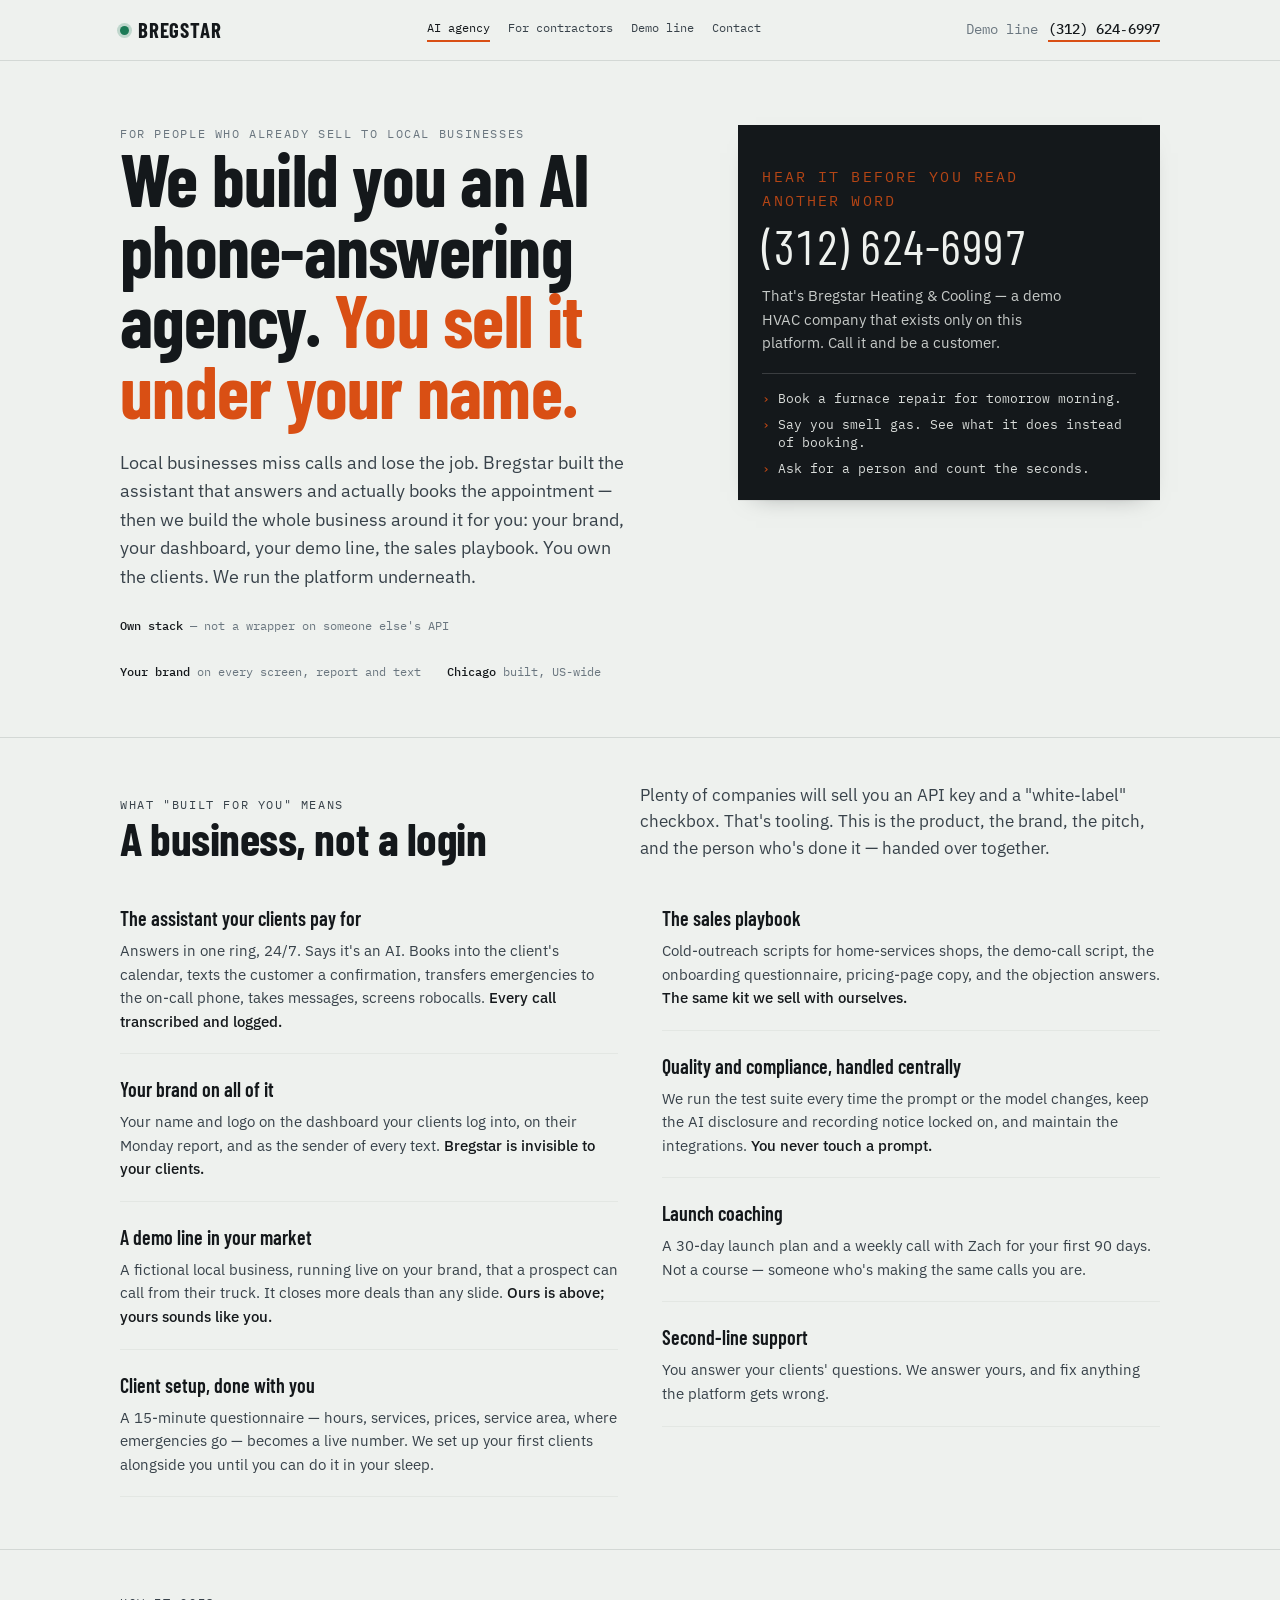
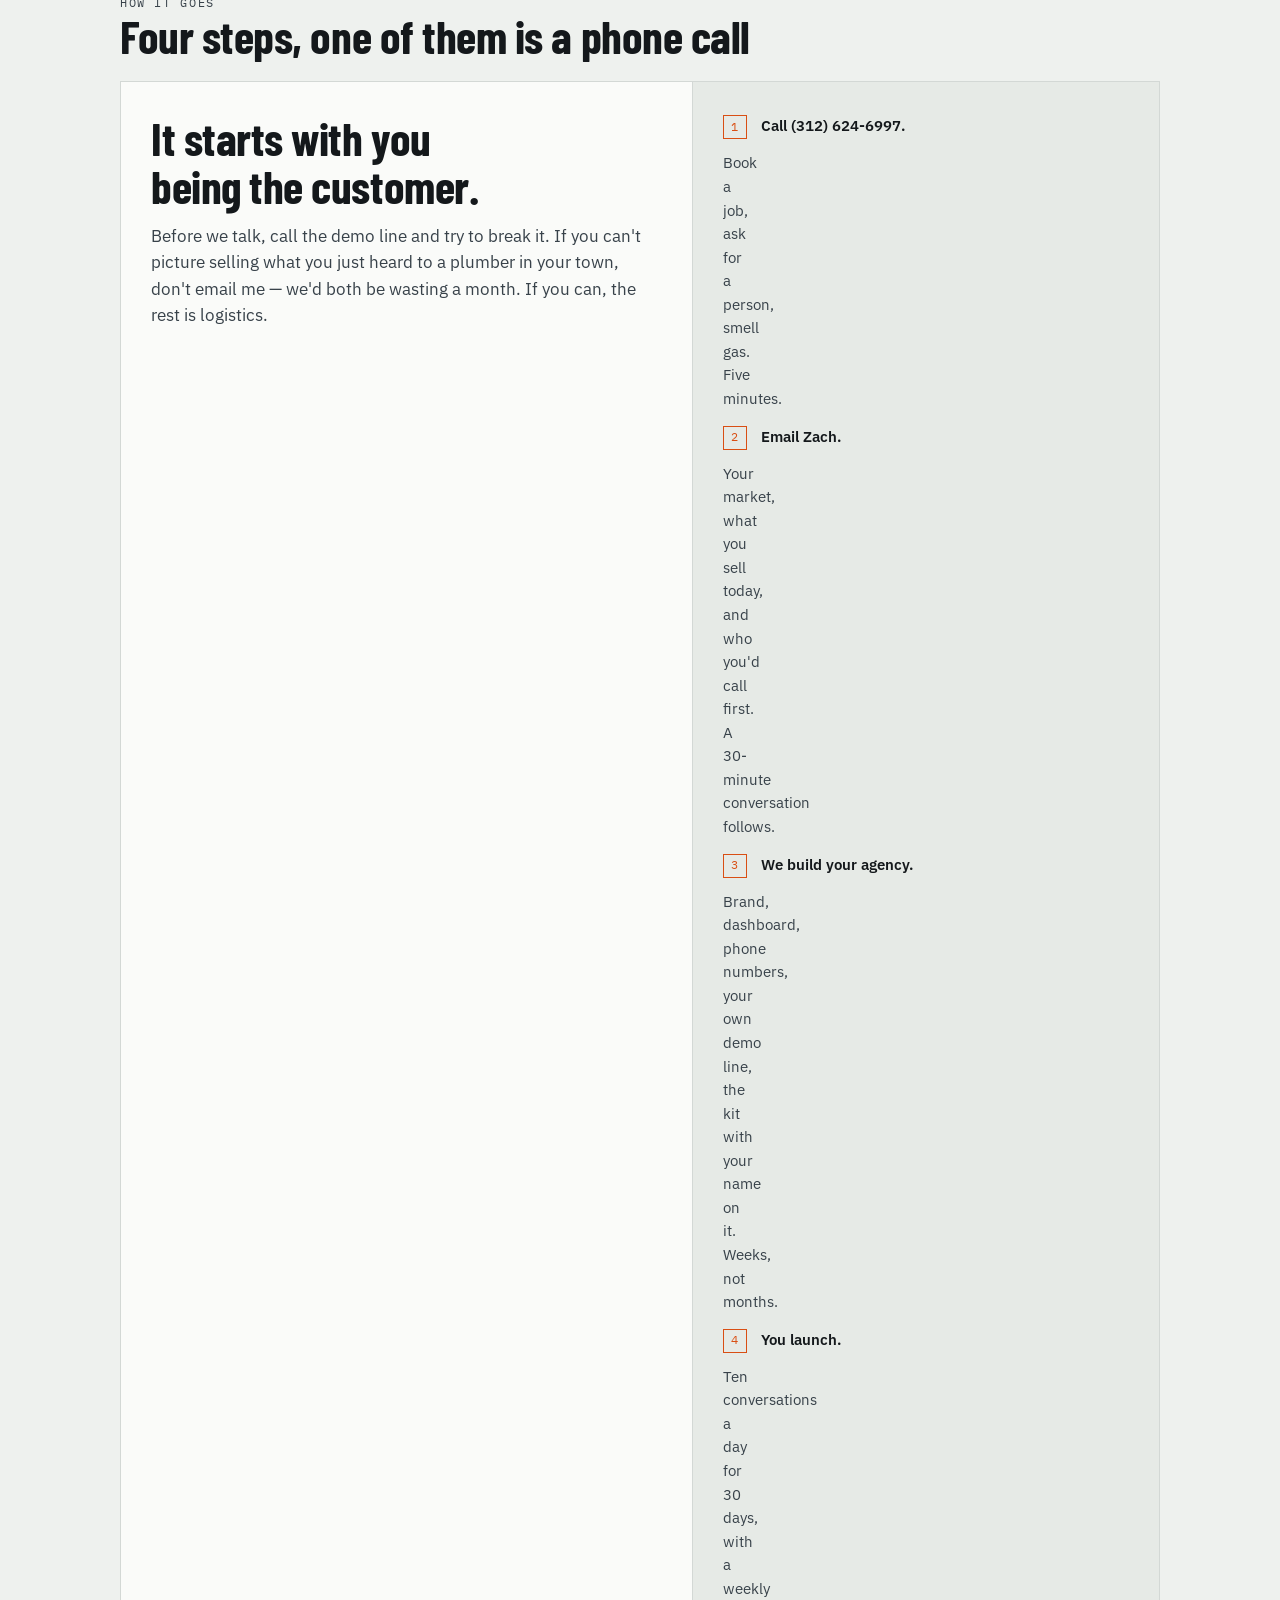
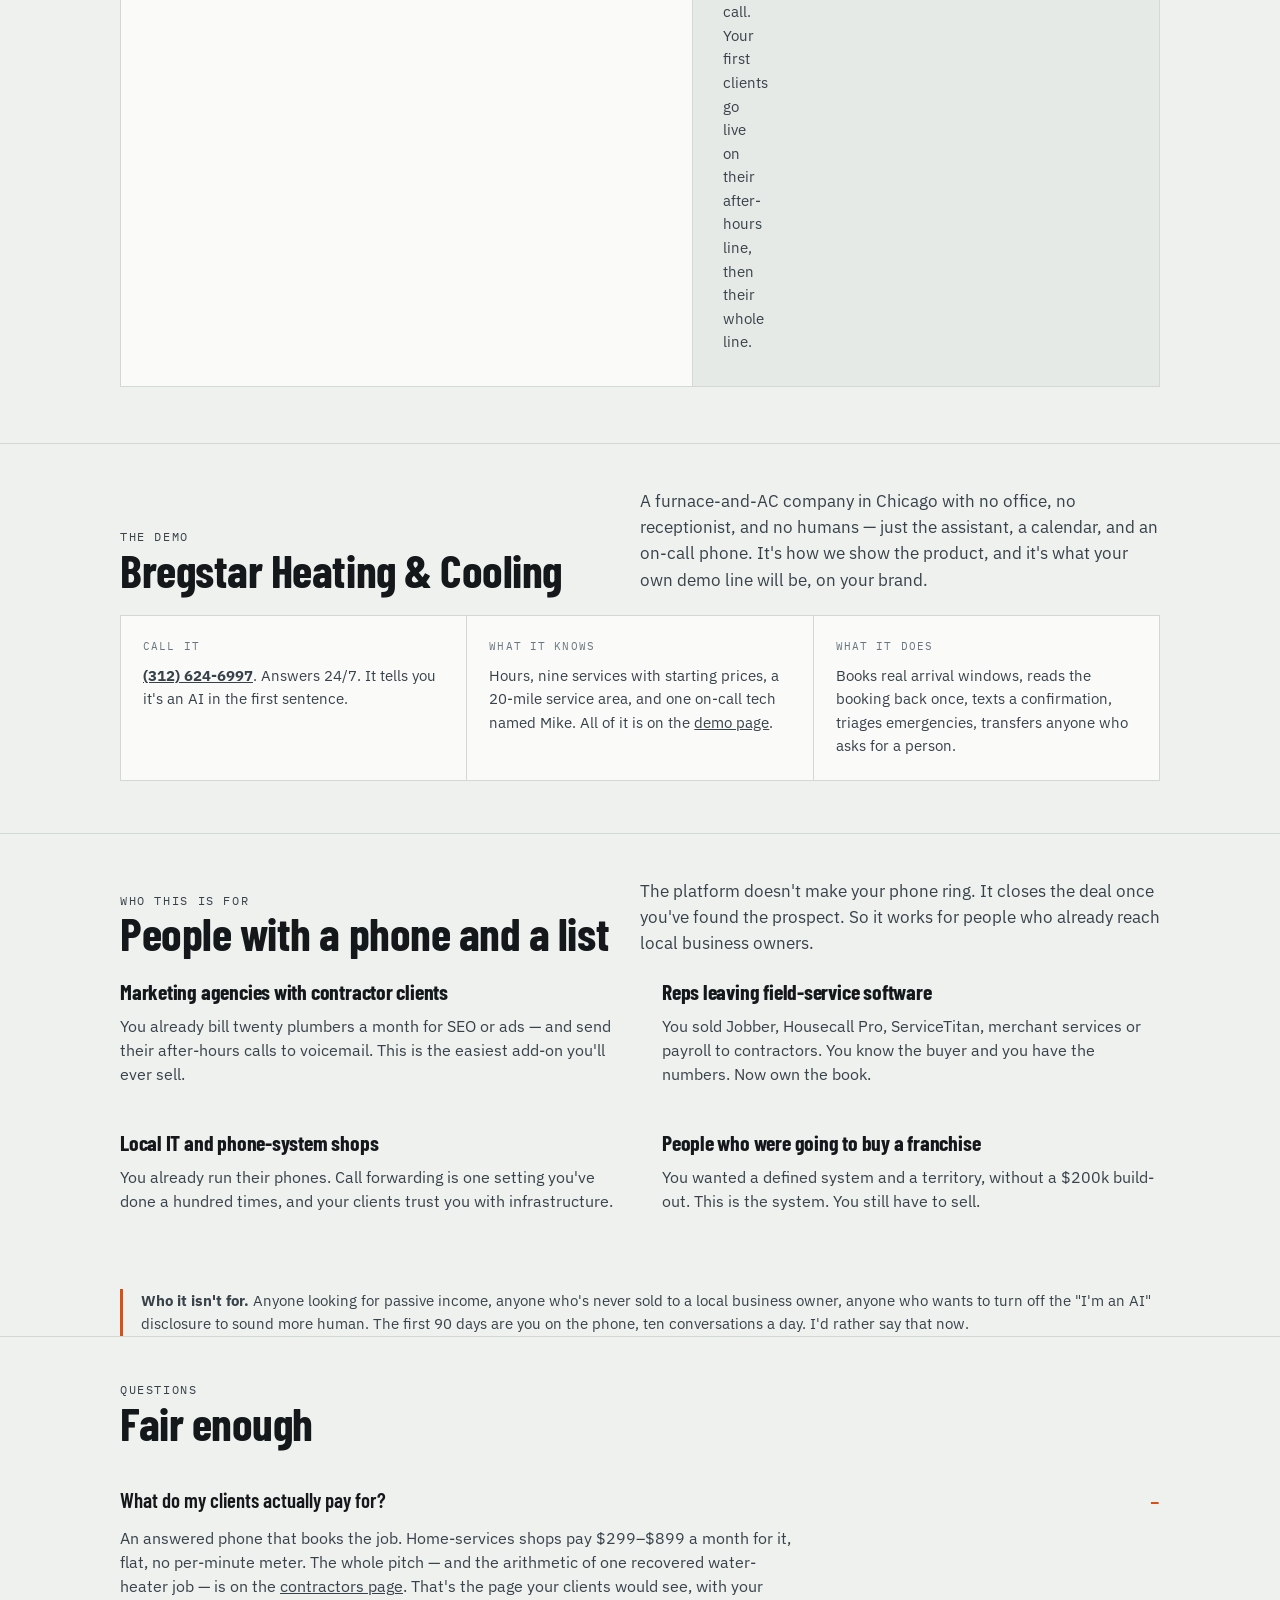
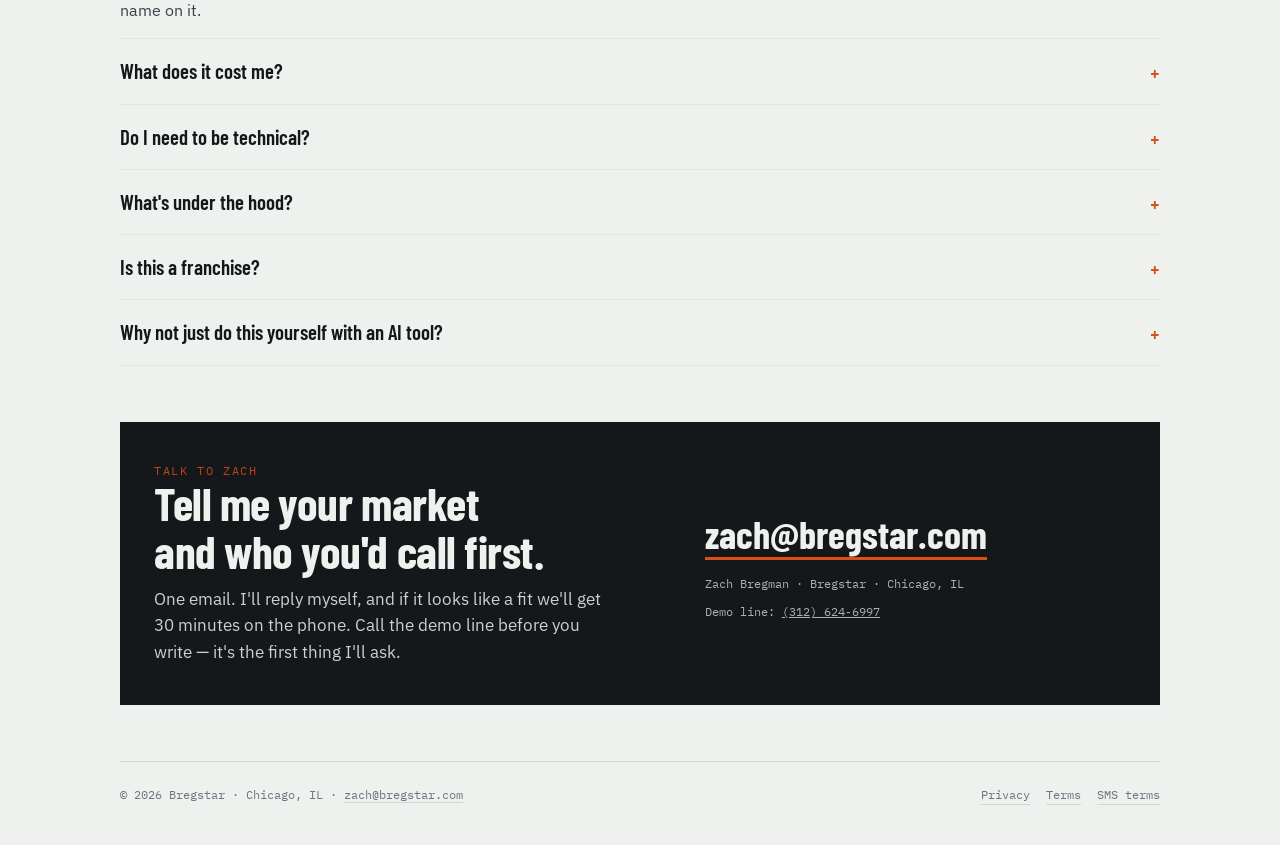
==== index.html @ 6f670afb "Mobile layout: compact sticky header, tap-to-call bar, call log as cards At 375px the header was 181" ====
<!doctype html>
<html lang="en">
<head>
<meta charset="utf-8">
<meta name="viewport" content="width=device-width, initial-scale=1, viewport-fit=cover">
<meta name="theme-color" content="#eef1ee" media="(prefers-color-scheme: light)">
<meta name="theme-color" content="#111614" media="(prefers-color-scheme: dark)">
<link rel="icon" href="data:image/svg+xml,%3Csvg xmlns=%27http://www.w3.org/2000/svg%27 viewBox=%270 0 32 32%27%3E%3Crect width=%2732%27 height=%2732%27 rx=%277%27 fill=%27%2314181b%27/%3E%3Ccircle cx=%2716%27 cy=%2716%27 r=%276.5%27 fill=%27%233fae83%27/%3E%3C/svg%3E">
<title>Bregstar — we build your AI phone-answering agency</title>
<meta name="description" content="Bregstar builds AI phone-answering agencies for people who sell to local businesses: the assistant, the branded dashboard, the demo line, the sales playbook. You sell it under your name. Call the demo: (312) 624-6997.">
<link rel="preconnect" href="https://fonts.googleapis.com">
<link rel="preconnect" href="https://fonts.gstatic.com" crossorigin>
<link rel="stylesheet" href="https://fonts.googleapis.com/css2?family=Barlow+Condensed:wght@500;600;700&family=IBM+Plex+Mono:wght@400;500&family=IBM+Plex+Sans:wght@400;500;600&display=swap">
<link rel="stylesheet" href="/style.css">
</head>
<body>

<header class="top">
  <div class="wrap top-inner">
    <a class="mark" href="/"><span class="dot" aria-hidden="true"></span>Bregstar</a>
    <nav class="top-nav" aria-label="Site">
      <a href="/" aria-current="page">AI agency</a>
      <a href="/contractors.html">For contractors</a>
      <a href="/demo.html">Demo line</a>
      <a href="#contact">Contact</a>
    </nav>
    <a class="top-cta" href="tel:+13126246997"><span>Demo line</span><b>(312) 624‑6997</b></a>
  </div>
</header>

<main>
  <div class="wrap">
    <div class="hero">
      <div>
        <p class="eyebrow">For people who already sell to local businesses</p>
        <h1>We build you an AI phone-answering agency. <span>You sell it under your name.</span></h1>
        <p class="lede">Local businesses miss calls and lose the job. Bregstar built the assistant that
          answers and actually books the appointment — then we build the whole business around it for
          you: your brand, your dashboard, your demo line, the sales playbook. You own the clients.
          We run the platform underneath.</p>
        <div class="hero-meta">
          <span><b>Own stack</b> — not a wrapper on someone else's API</span>
          <span><b>Your brand</b> on every screen, report and text</span>
          <span><b>Chicago</b> built, US-wide</span>
        </div>
      </div>

      <div class="call-card">
        <p class="eyebrow">Hear it before you read another word</p>
        <a class="call-number" href="tel:+13126246997">(312) 624‑6997</a>
        <p>That's Bregstar Heating &amp; Cooling — a demo HVAC company that exists only on this platform.
          Call it and be a customer.</p>
        <ul class="try-list">
          <li>Book a furnace repair for tomorrow morning.</li>
          <li>Say you smell gas. See what it does instead of booking.</li>
          <li>Ask for a person and count the seconds.</li>
        </ul>
      </div>
    </div>
  </div>

  <section id="what">
    <div class="wrap">
      <div class="sec-head">
        <div>
          <p class="eyebrow">What "built for you" means</p>
          <h2>A business, not a login</h2>
        </div>
        <p>Plenty of companies will sell you an API key and a "white-label" checkbox. That's tooling.
          This is the product, the brand, the pitch, and the person who's done it — handed over together.</p>
      </div>
      <div class="does">
        <dl>
          <div>
            <dt>The assistant your clients pay for</dt>
            <dd>Answers in one ring, 24/7. Says it's an AI. Books into the client's calendar, texts the
              customer a confirmation, transfers emergencies to the on-call phone, takes messages,
              screens robocalls. <b>Every call transcribed and logged.</b></dd>
          </div>
          <div>
            <dt>Your brand on all of it</dt>
            <dd>Your name and logo on the dashboard your clients log into, on their Monday report, and
              as the sender of every text. <b>Bregstar is invisible to your clients.</b></dd>
          </div>
          <div>
            <dt>A demo line in your market</dt>
            <dd>A fictional local business, running live on your brand, that a prospect can call from
              their truck. It closes more deals than any slide. <b>Ours is above; yours sounds like you.</b></dd>
          </div>
          <div>
            <dt>Client setup, done with you</dt>
            <dd>A 15-minute questionnaire — hours, services, prices, service area, where emergencies go —
              becomes a live number. We set up your first clients alongside you until you can do it
              in your sleep.</dd>
          </div>
        </dl>
        <dl>
          <div>
            <dt>The sales playbook</dt>
            <dd>Cold-outreach scripts for home-services shops, the demo-call script, the onboarding
              questionnaire, pricing-page copy, and the objection answers. <b>The same kit we sell
              with ourselves.</b></dd>
          </div>
          <div>
            <dt>Quality and compliance, handled centrally</dt>
            <dd>We run the test suite every time the prompt or the model changes, keep the AI
              disclosure and recording notice locked on, and maintain the integrations. <b>You never
              touch a prompt.</b></dd>
          </div>
          <div>
            <dt>Launch coaching</dt>
            <dd>A 30-day launch plan and a weekly call with Zach for your first 90 days. Not a course
              — someone who's making the same calls you are.</dd>
          </div>
          <div>
            <dt>Second-line support</dt>
            <dd>You answer your clients' questions. We answer yours, and fix anything the platform
              gets wrong.</dd>
          </div>
        </dl>
      </div>
    </div>
  </section>

  <section id="how">
    <div class="wrap">
      <div class="sec-head">
        <div>
          <p class="eyebrow">How it goes</p>
          <h2>Four steps, one of them is a phone call</h2>
        </div>
      </div>
      <div class="trial">
        <div>
          <h2>It starts with you being the customer.</h2>
          <p>Before we talk, call the demo line and try to break it. If you can't picture selling what
            you just heard to a plumber in your town, don't email me — we'd both be wasting a month.
            If you can, the rest is logistics.</p>
        </div>
        <div>
          <ol class="steps">
            <li><b>Call (312) 624‑6997.</b> Book a job, ask for a person, smell gas. Five minutes.</li>
            <li><b>Email Zach.</b> Your market, what you sell today, and who you'd call first. A 30-minute
              conversation follows.</li>
            <li><b>We build your agency.</b> Brand, dashboard, phone numbers, your own demo line, the
              kit with your name on it. Weeks, not months.</li>
            <li><b>You launch.</b> Ten conversations a day for 30 days, with a weekly call. Your first
              clients go live on their after-hours line, then their whole line.</li>
          </ol>
        </div>
      </div>
    </div>
  </section>

  <section id="demo">
    <div class="wrap">
      <div class="sec-head">
        <div>
          <p class="eyebrow">The demo</p>
          <h2>Bregstar Heating &amp; Cooling</h2>
        </div>
        <p>A furnace-and-AC company in Chicago with no office, no receptionist, and no humans — just the
          assistant, a calendar, and an on-call phone. It's how we show the product, and it's what
          your own demo line will be, on your brand.</p>
      </div>
      <div class="facts">
        <div>
          <span class="k">Call it</span>
          <p><a href="tel:+13126246997"><strong>(312) 624‑6997</strong></a>. Answers 24/7. It tells you
            it's an AI in the first sentence.</p>
        </div>
        <div>
          <span class="k">What it knows</span>
          <p>Hours, nine services with starting prices, a 20-mile service area, and one on-call tech
            named Mike. All of it is on the <a href="/demo.html">demo page</a>.</p>
        </div>
        <div>
          <span class="k">What it does</span>
          <p>Books real arrival windows, reads the booking back once, texts a confirmation, triages
            emergencies, transfers anyone who asks for a person.</p>
        </div>
      </div>
    </div>
  </section>

  <section id="who">
    <div class="wrap">
      <div class="sec-head">
        <div>
          <p class="eyebrow">Who this is for</p>
          <h2>People with a phone and a list</h2>
        </div>
        <p>The platform doesn't make your phone ring. It closes the deal once you've found the
          prospect. So it works for people who already reach local business owners.</p>
      </div>
      <div class="two">
        <div>
          <h3>Marketing agencies with contractor clients</h3>
          <p>You already bill twenty plumbers a month for SEO or ads — and send their after-hours calls
            to voicemail. This is the easiest add-on you'll ever sell.</p>
        </div>
        <div>
          <h3>Reps leaving field-service software</h3>
          <p>You sold Jobber, Housecall Pro, ServiceTitan, merchant services or payroll to contractors.
            You know the buyer and you have the numbers. Now own the book.</p>
        </div>
        <div>
          <h3>Local IT and phone-system shops</h3>
          <p>You already run their phones. Call forwarding is one setting you've done a hundred times,
            and your clients trust you with infrastructure.</p>
        </div>
        <div>
          <h3>People who were going to buy a franchise</h3>
          <p>You wanted a defined system and a territory, without a $200k build-out. This is the system.
            You still have to sell.</p>
        </div>
      </div>
      <div class="not-for">
        <p><strong>Who it isn't for.</strong> Anyone looking for passive income, anyone who's never
          sold to a local business owner, anyone who wants to turn off the "I'm an AI" disclosure
          to sound more human. The first 90 days are you on the phone, ten conversations a day.
          I'd rather say that now.</p>
      </div>
    </div>
  </section>

  <section id="faq">
    <div class="wrap">
      <div class="sec-head">
        <div>
          <p class="eyebrow">Questions</p>
          <h2>Fair enough</h2>
        </div>
      </div>
      <div class="faq">
        <details open>
          <summary>What do my clients actually pay for?</summary>
          <p>An answered phone that books the job. Home-services shops pay $299–$899 a month for it,
            flat, no per-minute meter. The whole pitch — and the arithmetic of one recovered water-heater
            job — is on the <a href="/contractors.html">contractors page</a>. That's the page your
            clients would see, with your name on it.</p>
        </details>
        <details>
          <summary>What does it cost me?</summary>
          <p>A platform fee per client you have live, plus a setup for building your agency. The
            numbers depend on your market and how you want to structure it, and I go through them
            one-to-one rather than on a web page. You set your own retail pricing; the majority of
            every dollar your clients pay stays with you.</p>
        </details>
        <details>
          <summary>Do I need to be technical?</summary>
          <p>No. You never touch a prompt, a model, or a server. You need to be able to explain call
            forwarding to a plumber and fill in a questionnaire about their business. We handle
            everything below that line.</p>
        </details>
        <details>
          <summary>What's under the hood?</summary>
          <p>Our own pipeline — telephony, speech recognition, a frontier language model, and a natural
            voice — running on our servers, not a reseller wrapper. That's why the margins work and why
            we control what the assistant says. Every prompt change runs through an automated suite of
            test conversations before it ships.</p>
        </details>
        <details>
          <summary>Is this a franchise?</summary>
          <p>You operate under your own brand, set your own prices, and run your own business. What
            you're getting from Bregstar is the software platform, the setup, and support. The
            agreement is straightforward and we go through it together before anything is signed.</p>
        </details>
        <details>
          <summary>Why not just do this yourself with an AI tool?</summary>
          <p>You can rent a voice-agent API by the minute today. What you can't rent is a year of
            tuning what it says to a customer whose basement is flooding, a compliance posture that
            survives a lawyer looking at it, and a sales kit that's been used on real contractors.
            That's what you're buying.</p>
        </details>
      </div>
    </div>
  </section>

  <div class="wrap" id="contact">
    <div class="contact">
      <div>
        <p class="eyebrow" style="color:var(--hazard)">Talk to Zach</p>
        <h2>Tell me your market and who you'd call first.</h2>
        <p>One email. I'll reply myself, and if it looks like a fit we'll get 30 minutes on the phone.
          Call the demo line before you write — it's the first thing I'll ask.</p>
      </div>
      <div>
        <a class="email" href="mailto:zach@bregstar.com?subject=Building%20an%20agency"><b>zach@bregstar.com</b></a>
        <small>Zach Bregman · Bregstar · Chicago, IL</small>
        <small>Demo line: <a href="tel:+13126246997" style="color:inherit">(312) 624‑6997</a></small>
      </div>
    </div>
  </div>
</main>

<div class="wrap">
  <footer>
    <span>© 2026 Bregstar · Chicago, IL · <a href="mailto:zach@bregstar.com">zach@bregstar.com</a></span>
    <nav><a href="/privacy.html">Privacy</a><a href="/terms.html">Terms</a><a href="/terms.html#sms">SMS terms</a></nav>
  </footer>
</div>
<a class="callbar" href="tel:+13126246997"><span>Hear the demo</span><b>(312) 624‑6997</b></a>
</body>
</html>
---- style.css ----
:root {
    --ink: #14181b;
    --ink-2: #38424a;
    --ink-3: #6a767f;
    --rule: #d3d8d5;
    --rule-soft: #e3e7e3;
    --paper: #eef1ee;
    --panel: #fafbf9;
    --panel-2: #e6eae6;
    --hazard: #d94f14;
    --hazard-ink: #ffffff;
    --live: #1c7a56;
    --miss: #b03a12;
    --shadow: 0 1px 0 rgba(20, 24, 27, .05), 0 10px 24px -18px rgba(20, 24, 27, .5);

    --display: "Barlow Condensed", "Oswald", Impact, sans-serif;
    --body: "IBM Plex Sans", -apple-system, BlinkMacSystemFont, "Segoe UI", sans-serif;
    --mono: "IBM Plex Mono", ui-monospace, "SF Mono", Menlo, monospace;
  }

  @media (prefers-color-scheme: dark) {
    :root:not([data-theme="light"]) {
      --ink: #eaeeea;
      --ink-2: #b3bdb8;
      --ink-3: #7e8a85;
      --rule: #2b3431;
      --rule-soft: #232b29;
      --paper: #111614;
      --panel: #171d1b;
      --panel-2: #1f2724;
      --hazard: #f2662a;
      --hazard-ink: #14181b;
      --live: #3fae83;
      --miss: #e2724a;
      --shadow: 0 1px 0 rgba(0, 0, 0, .4), 0 12px 30px -20px #000;
    }
  }

  :root[data-theme="dark"] {
    --ink: #eaeeea;
    --ink-2: #b3bdb8;
    --ink-3: #7e8a85;
    --rule: #2b3431;
    --rule-soft: #232b29;
    --paper: #111614;
    --panel: #171d1b;
    --panel-2: #1f2724;
    --hazard: #f2662a;
    --hazard-ink: #14181b;
    --live: #3fae83;
    --miss: #e2724a;
    --shadow: 0 1px 0 rgba(0, 0, 0, .4), 0 12px 30px -20px #000;
  }

  * { box-sizing: border-box; }

  body {
    margin: 0;
    background: var(--paper);
    color: var(--ink);
    font-family: var(--body);
    font-size: 17px;
    line-height: 1.55;
    -webkit-font-smoothing: antialiased;
  }

  .wrap {
    max-width: 1080px;
    margin: 0 auto;
    padding-inline: 20px;
  }

  h1, h2, h3, .display {
    font-family: var(--display);
    font-weight: 700;
    letter-spacing: -0.01em;
    text-wrap: balance;
    margin: 0;
  }

  h1 { font-size: clamp(2.6rem, 7vw, 4.6rem); line-height: .96; }
  h2 { font-size: clamp(1.9rem, 4vw, 2.9rem); line-height: 1.02; }
  h3 { font-size: 1.35rem; line-height: 1.15; }

  p { margin: 0; }
  a { color: inherit; }

  .eyebrow {
    font-family: var(--mono);
    font-size: .72rem;
    letter-spacing: .14em;
    text-transform: uppercase;
    color: var(--ink-3);
  }

  /* ---------- masthead ---------- */
  header.top {
    border-bottom: 1px solid var(--rule);
    background: var(--paper);
  }
  .top-inner {
    display: flex;
    align-items: center;
    justify-content: space-between;
    gap: 16px;
    flex-wrap: wrap;
    padding-block: 14px;
  }
  .mark {
    font-family: var(--display);
    font-weight: 700;
    font-size: 1.3rem;
    letter-spacing: .04em;
    text-transform: uppercase;
    display: flex;
    align-items: center;
    gap: 9px;
  }
  .mark .dot {
    width: 9px; height: 9px; border-radius: 50%;
    background: var(--live);
    box-shadow: 0 0 0 3px color-mix(in srgb, var(--live) 22%, transparent);
  }
  .top-cta {
    font-family: var(--mono);
    font-size: .85rem;
    text-decoration: none;
    display: flex;
    align-items: baseline;
    gap: 10px;
  }
  .top-cta span { color: var(--ink-3); }
  .top-cta b { font-weight: 500; border-bottom: 2px solid var(--hazard); }

  /* ---------- hero ---------- */
  .hero {
    display: grid;
    grid-template-columns: 1.15fr .85fr;
    gap: 48px;
    align-items: start;
    padding-block: 64px 56px;
  }
  .hero h1 span { color: var(--hazard); }
  .lede {
    font-size: 1.15rem;
    color: var(--ink-2);
    max-width: 46ch;
    margin-top: 22px;
  }
  .hero-meta {
    margin-top: 26px;
    display: flex;
    gap: 26px;
    flex-wrap: wrap;
    font-family: var(--mono);
    font-size: .78rem;
    color: var(--ink-3);
  }
  .hero-meta b { color: var(--ink); font-weight: 500; }

  .call-card {
    background: var(--ink);
    color: var(--paper);
    padding: 26px 24px 22px;
    box-shadow: var(--shadow);
    position: relative;
  }
  @media (prefers-color-scheme: dark) {
    :root:not([data-theme="light"]) .call-card { background: var(--panel-2); color: var(--ink); }
  }
  :root[data-theme="dark"] .call-card { background: var(--panel-2); color: var(--ink); }

  .call-card .eyebrow { color: var(--hazard); }
  .call-number {
    font-family: var(--display);
    font-size: clamp(2.2rem, 5vw, 3rem);
    line-height: 1;
    margin-top: 10px;
    letter-spacing: .01em;
    display: block;
    text-decoration: none;
    font-variant-numeric: tabular-nums;
  }
  .call-card p {
    margin-top: 14px;
    font-size: .95rem;
    opacity: .82;
    max-width: 34ch;
  }
  .try-list {
    margin: 18px 0 0;
    padding: 0;
    list-style: none;
    display: grid;
    gap: 8px;
    border-top: 1px solid rgba(255, 255, 255, .16);
    padding-top: 16px;
  }
  @media (prefers-color-scheme: dark) {
    :root:not([data-theme="light"]) .try-list { border-top-color: var(--rule); }
  }
  :root[data-theme="dark"] .try-list { border-top-color: var(--rule); }
  .try-list li {
    font-family: var(--mono);
    font-size: .8rem;
    line-height: 1.4;
    opacity: .9;
    padding-left: 16px;
    position: relative;
  }
  .try-list li::before {
    content: "›";
    position: absolute;
    left: 0;
    color: var(--hazard);
  }

  /* ---------- call log ---------- */
  section { border-top: 1px solid var(--rule); }
  .sec-head {
    display: flex;
    justify-content: space-between;
    align-items: flex-end;
    gap: 24px;
    flex-wrap: wrap;
    padding-block: 44px 22px;
  }
  .sec-head p { color: var(--ink-2); max-width: 52ch; }

  .log {
    width: 100%;
    border-collapse: collapse;
    font-family: var(--mono);
    font-size: .82rem;
    font-variant-numeric: tabular-nums;
  }
  .log-scroll { overflow-x: auto; padding-bottom: 8px; }
  .log th {
    text-align: left;
    font-weight: 500;
    color: var(--ink-3);
    text-transform: uppercase;
    letter-spacing: .1em;
    font-size: .68rem;
    padding: 0 14px 10px 0;
    border-bottom: 1px solid var(--rule);
    white-space: nowrap;
  }
  .log td {
    padding: 11px 14px 11px 0;
    border-bottom: 1px solid var(--rule-soft);
    vertical-align: top;
  }
  .log td:last-child, .log th:last-child { padding-right: 0; text-align: right; }
  .log .who { font-family: var(--body); font-size: .9rem; color: var(--ink); }
  .log .what { font-family: var(--body); font-size: .9rem; color: var(--ink-2); }
  .log tr.miss .what { color: var(--miss); }
  .val { font-weight: 500; white-space: nowrap; }
  .tag {
    display: inline-block;
    font-size: .66rem;
    letter-spacing: .08em;
    text-transform: uppercase;
    padding: 3px 7px;
    border: 1px solid currentColor;
    white-space: nowrap;
  }
  .tag.booked { color: var(--live); }
  .tag.lost { color: var(--miss); }
  .tag.sent { color: var(--ink-3); }
  .log-foot {
    display: flex;
    justify-content: space-between;
    gap: 20px;
    flex-wrap: wrap;
    padding-block: 16px 48px;
    font-family: var(--mono);
    font-size: .78rem;
    color: var(--ink-3);
  }
  .log-foot b { color: var(--ink); font-weight: 500; }

  /* ---------- math ---------- */
  .math {
    display: grid;
    grid-template-columns: repeat(3, 1fr);
    gap: 1px;
    background: var(--rule);
    border: 1px solid var(--rule);
    margin-bottom: 52px;
  }
  .math div {
    background: var(--panel);
    padding: 24px 22px;
    display: flex;
    flex-direction: column;
    gap: 6px;
  }
  .math .n {
    font-family: var(--display);
    font-size: 2.5rem;
    line-height: 1;
    font-variant-numeric: tabular-nums;
  }
  .math .n.hz { color: var(--hazard); }
  .math .k { font-family: var(--mono); font-size: .7rem; letter-spacing: .1em; text-transform: uppercase; color: var(--ink-3); }
  .math .d { font-size: .92rem; color: var(--ink-2); }

  /* ---------- capability list ---------- */
  .does {
    display: grid;
    grid-template-columns: repeat(2, 1fr);
    gap: 0 44px;
    padding-bottom: 52px;
  }
  .does dl { margin: 0; }
  .does div {
    padding-block: 20px;
    border-bottom: 1px solid var(--rule-soft);
  }
  .does dt {
    font-family: var(--display);
    font-size: 1.25rem;
    font-weight: 600;
  }
  .does dd { margin: 5px 0 0; color: var(--ink-2); font-size: .95rem; }
  .does dd b { font-weight: 500; color: var(--ink); }

  /* ---------- trial ---------- */
  .trial {
    background: var(--panel);
    border: 1px solid var(--rule);
    display: grid;
    grid-template-columns: 1.1fr .9fr;
    gap: 0;
    margin-bottom: 56px;
  }
  .trial > div { padding: 32px 30px; }
  .trial > div + div { border-left: 1px solid var(--rule); background: var(--panel-2); }
  .trial h2 { margin-bottom: 14px; }
  .trial p { color: var(--ink-2); }
  .steps { margin: 0; padding-left: 0; list-style: none; counter-reset: s; display: grid; gap: 14px; }
  .steps li {
    counter-increment: s;
    display: grid;
    grid-template-columns: 26px 1fr;
    gap: 12px;
    font-size: .95rem;
    color: var(--ink-2);
  }
  .steps li::before {
    content: counter(s);
    font-family: var(--mono);
    font-size: .75rem;
    color: var(--hazard);
    border: 1px solid var(--hazard);
    width: 22px; height: 22px;
    display: grid; place-items: center;
    margin-top: 1px;
  }
  .steps li b { color: var(--ink); font-weight: 600; }

  /* ---------- pricing ---------- */
  .plans {
    display: grid;
    grid-template-columns: repeat(3, 1fr);
    gap: 1px;
    background: var(--rule);
    border: 1px solid var(--rule);
  }
  .plan { background: var(--panel); padding: 26px 24px 28px; display: flex; flex-direction: column; gap: 12px; }
  .plan.feature { background: var(--panel-2); }
  .plan .name { font-family: var(--display); font-size: 1.5rem; font-weight: 700; display: flex; align-items: center; gap: 10px; }
  .plan .name em {
    font-style: normal;
    font-family: var(--mono);
    font-size: .62rem;
    letter-spacing: .1em;
    text-transform: uppercase;
    color: var(--hazard-ink);
    background: var(--hazard);
    padding: 3px 6px;
  }
  .price { font-family: var(--display); font-size: 2.6rem; line-height: 1; font-variant-numeric: tabular-nums; }
  .price small { font-family: var(--mono); font-size: .72rem; color: var(--ink-3); letter-spacing: .06em; }
  .plan ul { margin: 4px 0 0; padding: 0; list-style: none; display: grid; gap: 7px; font-size: .92rem; color: var(--ink-2); }
  .plan ul li { padding-left: 15px; position: relative; }
  .plan ul li::before { content: "—"; position: absolute; left: 0; color: var(--ink-3); }
  .plan-note {
    font-family: var(--mono);
    font-size: .75rem;
    color: var(--ink-3);
    padding-block: 16px 52px;
  }

  /* ---------- faq ---------- */
  .faq { padding-bottom: 56px; display: grid; gap: 0; }
  .faq details {
    border-bottom: 1px solid var(--rule-soft);
    padding-block: 16px;
  }
  .faq summary {
    cursor: pointer;
    font-family: var(--display);
    font-size: 1.3rem;
    font-weight: 600;
    list-style: none;
    display: flex;
    justify-content: space-between;
    gap: 18px;
    align-items: baseline;
  }
  .faq summary::-webkit-details-marker { display: none; }
  .faq summary::after { content: "+"; font-family: var(--mono); font-size: 1rem; color: var(--hazard); }
  .faq details[open] summary::after { content: "–"; }
  .faq p { margin-top: 10px; color: var(--ink-2); max-width: 68ch; font-size: .97rem; }

  /* ---------- closing ---------- */
  .closer {
    display: flex;
    justify-content: space-between;
    align-items: center;
    gap: 28px;
    flex-wrap: wrap;
    padding-block: 52px;
    border-top: 1px solid var(--rule);
  }
  .closer h2 { max-width: 18ch; }
  .btn {
    font-family: var(--display);
    font-size: 1.5rem;
    letter-spacing: .02em;
    text-decoration: none;
    background: var(--hazard);
    color: var(--hazard-ink);
    padding: 14px 26px;
    display: inline-flex;
    align-items: baseline;
    gap: 12px;
    font-variant-numeric: tabular-nums;
  }
  .btn small { font-family: var(--mono); font-size: .7rem; letter-spacing: .08em; text-transform: uppercase; opacity: .8; }

  footer {
    border-top: 1px solid var(--rule);
    padding-block: 24px 40px;
    font-family: var(--mono);
    font-size: .72rem;
    color: var(--ink-3);
    display: flex;
    justify-content: space-between;
    gap: 18px;
    flex-wrap: wrap;
  }

  a:focus-visible, summary:focus-visible {
    outline: 2px solid var(--hazard);
    outline-offset: 3px;
  }

  @media (max-width: 860px) {
    .hero { grid-template-columns: 1fr; gap: 34px; padding-block: 42px 40px; }
    .math { grid-template-columns: 1fr; }
    .does { grid-template-columns: 1fr; gap: 0; }
    .trial { grid-template-columns: 1fr; }
    .trial > div + div { border-left: 0; border-top: 1px solid var(--rule); }
    .plans { grid-template-columns: 1fr; }
  }
  @media (prefers-reduced-motion: reduce) {
    * { animation: none !important; transition: none !important; }
  }
  /* ---------- footer links / legal pages ---------- */
  footer nav { display: flex; gap: 16px; flex-wrap: wrap; }
  footer a { text-decoration: none; border-bottom: 1px solid var(--rule); }
  footer a:hover { border-bottom-color: var(--hazard); }
  .legal { max-width: 72ch; padding-block: 48px 64px; }
  .legal h1 { font-size: clamp(2rem, 5vw, 3rem); margin-bottom: 8px; }
  .legal .updated { font-family: var(--mono); font-size: .75rem; color: var(--ink-3); margin-bottom: 36px; }
  .legal h2 { font-size: 1.5rem; margin-top: 40px; margin-bottom: 10px; }
  .legal h3 { margin-top: 24px; margin-bottom: 6px; }
  .legal p, .legal li { color: var(--ink-2); font-size: .98rem; }
  .legal p + p { margin-top: 12px; }
  .legal ul { margin: 10px 0 0; padding-left: 22px; display: grid; gap: 6px; }
  .legal .box { border: 1px solid var(--rule); background: var(--panel); padding: 18px 20px; margin-top: 16px; }
  .legal .box p + p { margin-top: 8px; }
  .legal dl { margin: 12px 0 0; }
  .legal dt { font-family: var(--mono); font-size: .72rem; letter-spacing: .1em; text-transform: uppercase; color: var(--ink-3); margin-top: 14px; }
  .legal dd { margin: 4px 0 0; color: var(--ink-2); }

  /* ---------- site nav ---------- */
  .top-nav { display: flex; gap: 18px; flex-wrap: wrap; font-family: var(--mono); font-size: .78rem; }
  .top-nav a { text-decoration: none; color: var(--ink-2); padding-bottom: 2px; border-bottom: 2px solid transparent; }
  .top-nav a:hover { color: var(--ink); }
  .top-nav a[aria-current="page"] { color: var(--ink); border-bottom-color: var(--hazard); }
  .mark { text-decoration: none; }

  /* ---------- demo business ---------- */
  .banner {
    background: var(--hazard); color: var(--hazard-ink);
    font-family: var(--mono); font-size: .78rem; letter-spacing: .04em;
    padding: 9px 0; text-align: center;
  }
  .banner a { color: inherit; }
  .facts { display: grid; grid-template-columns: repeat(3, 1fr); gap: 1px; background: var(--rule); border: 1px solid var(--rule); margin-bottom: 52px; }
  .facts div { background: var(--panel); padding: 22px; }
  .facts .k { font-family: var(--mono); font-size: .7rem; letter-spacing: .1em; text-transform: uppercase; color: var(--ink-3); display: block; margin-bottom: 8px; }
  .facts p { color: var(--ink-2); font-size: .95rem; }
  .prices { width: 100%; border-collapse: collapse; font-size: .95rem; margin-bottom: 52px; }
  .prices td { padding: 12px 0; border-bottom: 1px solid var(--rule-soft); vertical-align: top; }
  .prices td:last-child { text-align: right; font-family: var(--mono); font-size: .85rem; white-space: nowrap; }
  .prices td:first-child { color: var(--ink-2); padding-right: 20px; }

  /* ---------- contact ---------- */
  .contact { background: var(--ink); color: var(--paper); padding: 40px 34px; margin-bottom: 56px; display: grid; grid-template-columns: 1.1fr .9fr; gap: 36px; align-items: center; }
  @media (prefers-color-scheme: dark) { :root:not([data-theme="light"]) .contact { background: var(--panel-2); color: var(--ink); } }
  :root[data-theme="dark"] .contact { background: var(--panel-2); color: var(--ink); }
  .contact h2 { margin-bottom: 12px; }
  .contact p { opacity: .85; max-width: 46ch; }
  .contact .email { font-family: var(--display); font-size: clamp(1.6rem, 4vw, 2.4rem); text-decoration: none; display: block; word-break: break-all; }
  .contact .email b { border-bottom: 3px solid var(--hazard); font-weight: 700; }
  .contact small { font-family: var(--mono); font-size: .75rem; opacity: .7; display: block; margin-top: 10px; }
  .not-for { border-left: 3px solid var(--hazard); padding-left: 18px; margin-top: 24px; }
  .not-for p { color: var(--ink-2); font-size: .95rem; }
  .two { display: grid; grid-template-columns: 1fr 1fr; gap: 44px; padding-bottom: 52px; }
  .two h3 { margin-bottom: 10px; }
  .two p { color: var(--ink-2); font-size: .97rem; }
  @media (max-width: 860px) {
    .facts, .contact, .two { grid-template-columns: 1fr; }
  }

  /* ---------- mobile (phones) ---------- */
  .callbar { display: none; }
  [id] { scroll-margin-top: 96px; }

  @media (max-width: 640px) {
    body { font-size: 16px; }
    .wrap { padding-inline: 18px; }

    /* compact sticky header: logo row + one swipeable nav row */
    header.top { position: sticky; top: 0; z-index: 20; }
    .top-inner { display: grid; grid-template-columns: 1fr; gap: 0; padding-block: 12px 0; }
    .top-cta { display: none; }
    .top-nav {
      flex-wrap: nowrap; overflow-x: auto; gap: 2px;
      margin-inline: -18px; padding-inline: 10px;
      scrollbar-width: none; -webkit-overflow-scrolling: touch;
    }
    .top-nav::-webkit-scrollbar { display: none; }
    .top-nav a { white-space: nowrap; padding: 13px 6px 11px; font-size: .76rem; }

    /* hero */
    .hero { padding-block: 26px 30px; gap: 24px; }
    .lede { font-size: 1.05rem; margin-top: 16px; }
    .hero-meta { flex-direction: column; gap: 6px; margin-top: 18px; }
    .call-card { margin-inline: -18px; padding: 24px 18px 20px; }
    .call-card p { max-width: none; }

    /* sections */
    .sec-head { padding-block: 34px 16px; gap: 12px; }
    .math { margin-bottom: 36px; }
    .math div, .facts div { padding: 18px; }
    .math .n { font-size: 2.15rem; }
    .does { padding-bottom: 36px; }
    .trial { margin-bottom: 40px; }
    .trial > div { padding: 24px 18px; }
    .plan { padding: 22px 18px; }
    .plan-note { padding-bottom: 36px; }
    .faq { padding-bottom: 40px; }
    .faq summary { font-size: 1.15rem; padding-block: 4px; }
    .two { gap: 28px; padding-bottom: 36px; }
    .prices { margin-bottom: 36px; font-size: .92rem; }
    .facts { margin-bottom: 36px; }
    .closer { padding-block: 34px; }
    .closer .btn { width: 100%; justify-content: center; }
    .contact { margin-inline: -18px; padding: 30px 18px; margin-bottom: 40px; gap: 22px; }
    .contact .email { font-size: 1.65rem; }
    footer { flex-direction: column; gap: 10px; padding-block: 22px 26px; }
    .legal { padding-block: 32px 44px; }
    .legal .box { padding: 16px; }

    /* demo banner */
    .banner { font-size: .72rem; padding: 8px 14px; }
    .hide-sm { display: none; }

    /* call log table -> stacked cards */
    .log-scroll { overflow: visible; }
    .log thead { display: none; }
    .log, .log tbody, .log tr, .log td { display: block; width: 100%; }
    .log tr { background: var(--panel); border: 1px solid var(--rule); padding: 12px 14px 14px; margin-bottom: 10px; }
    .log tr.miss { border-left: 3px solid var(--miss); }
    .log td { border: 0; padding: 2px 0; text-align: left !important; }
    .log td[data-label="Time"] { color: var(--ink-3); font-size: .74rem; }
    .log td[data-label="Time"]::after { content: " · " attr(data-caller); }
    .log td[data-label="Caller"] { display: none; }
    .log td[data-label="What happened"] { margin: 4px 0 10px; }
    .log td[data-label="Outcome"], .log td[data-label="Job value"] { display: inline-block; width: auto; margin-right: 12px; }
    .log-foot { flex-direction: column; gap: 8px; padding-bottom: 36px; }

    /* tap-to-call bar pinned to the bottom */
    .callbar {
      display: flex; position: fixed; left: 0; right: 0; bottom: 0; z-index: 30;
      align-items: center; justify-content: space-between; gap: 12px;
      padding: 11px 18px calc(11px + env(safe-area-inset-bottom));
      background: var(--hazard); color: var(--hazard-ink); text-decoration: none;
      font-family: var(--mono); font-size: .72rem; letter-spacing: .06em; text-transform: uppercase;
      box-shadow: 0 -10px 24px -14px rgba(0, 0, 0, .45);
    }
    .callbar b { font-family: var(--display); font-weight: 700; font-size: 1.4rem; letter-spacing: .01em; text-transform: none; white-space: nowrap; }
    body:has(.callbar) { padding-bottom: calc(62px + env(safe-area-inset-bottom)); }
  }
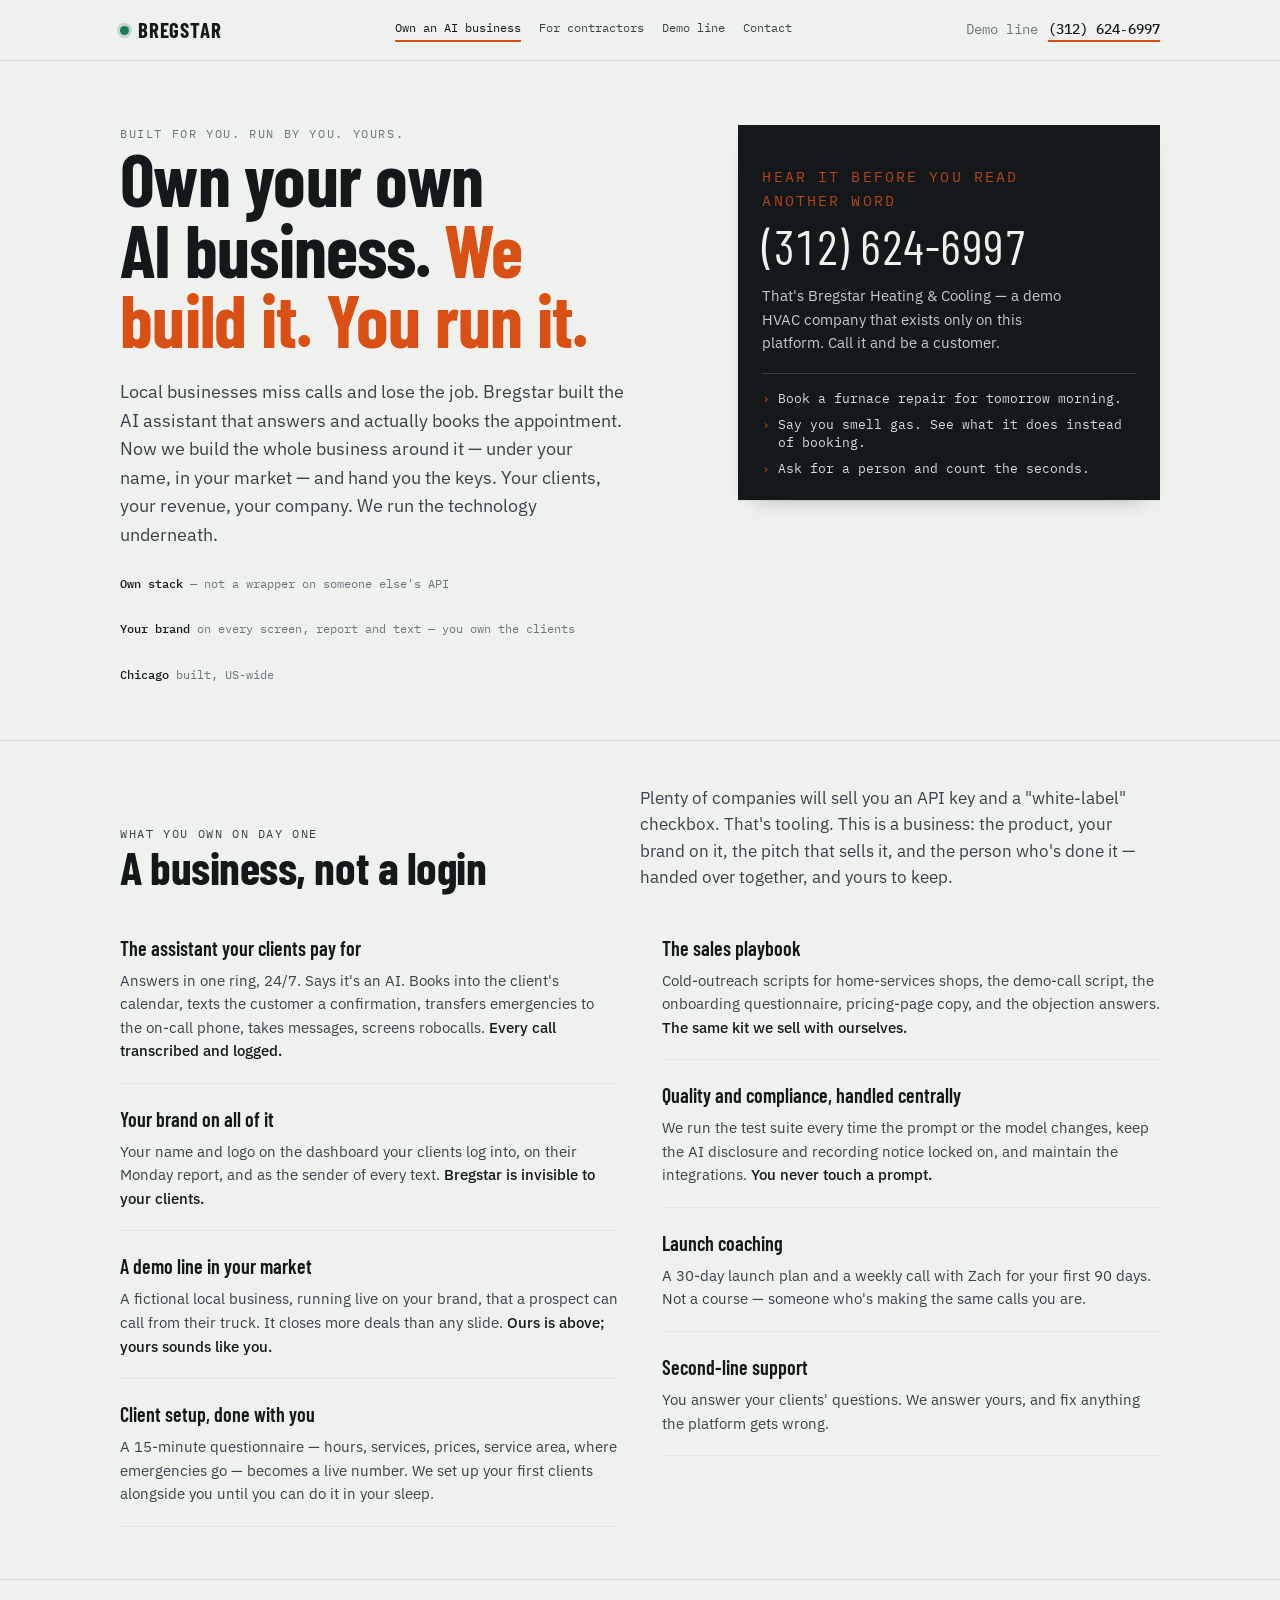
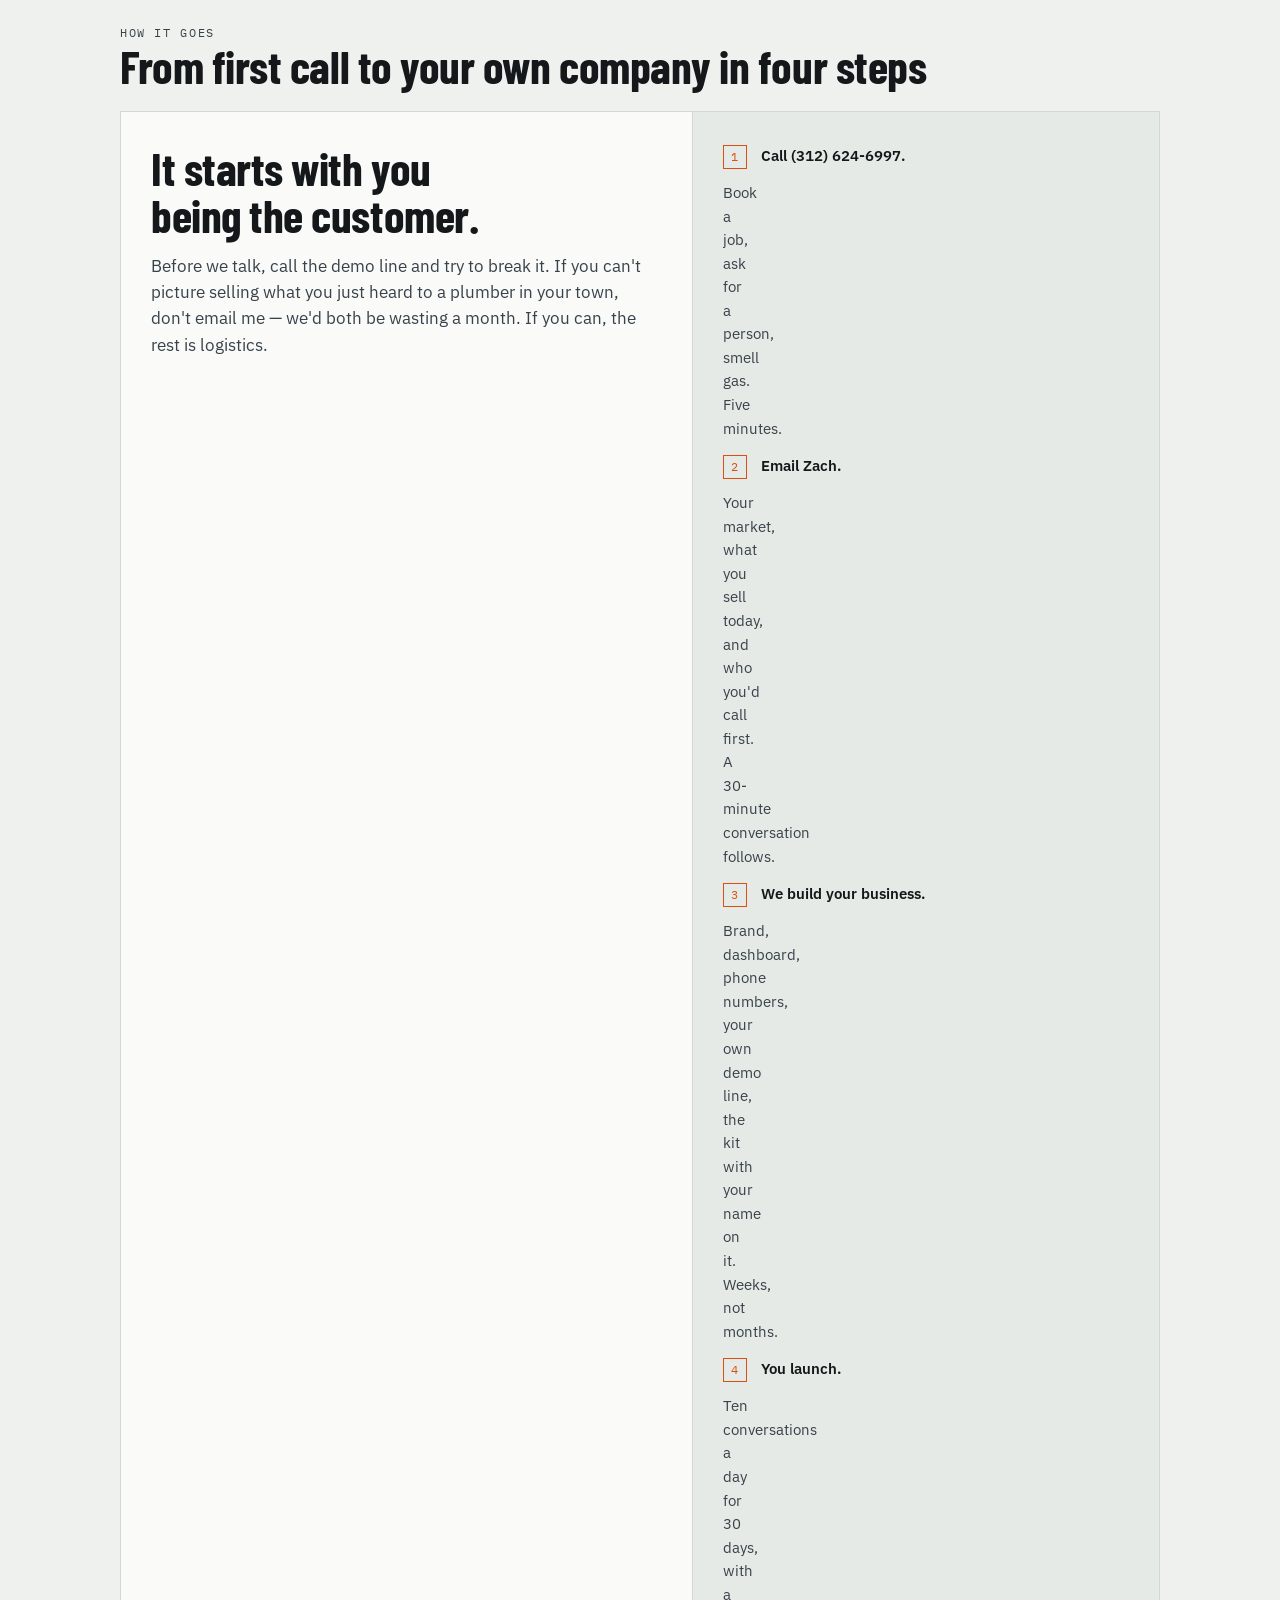
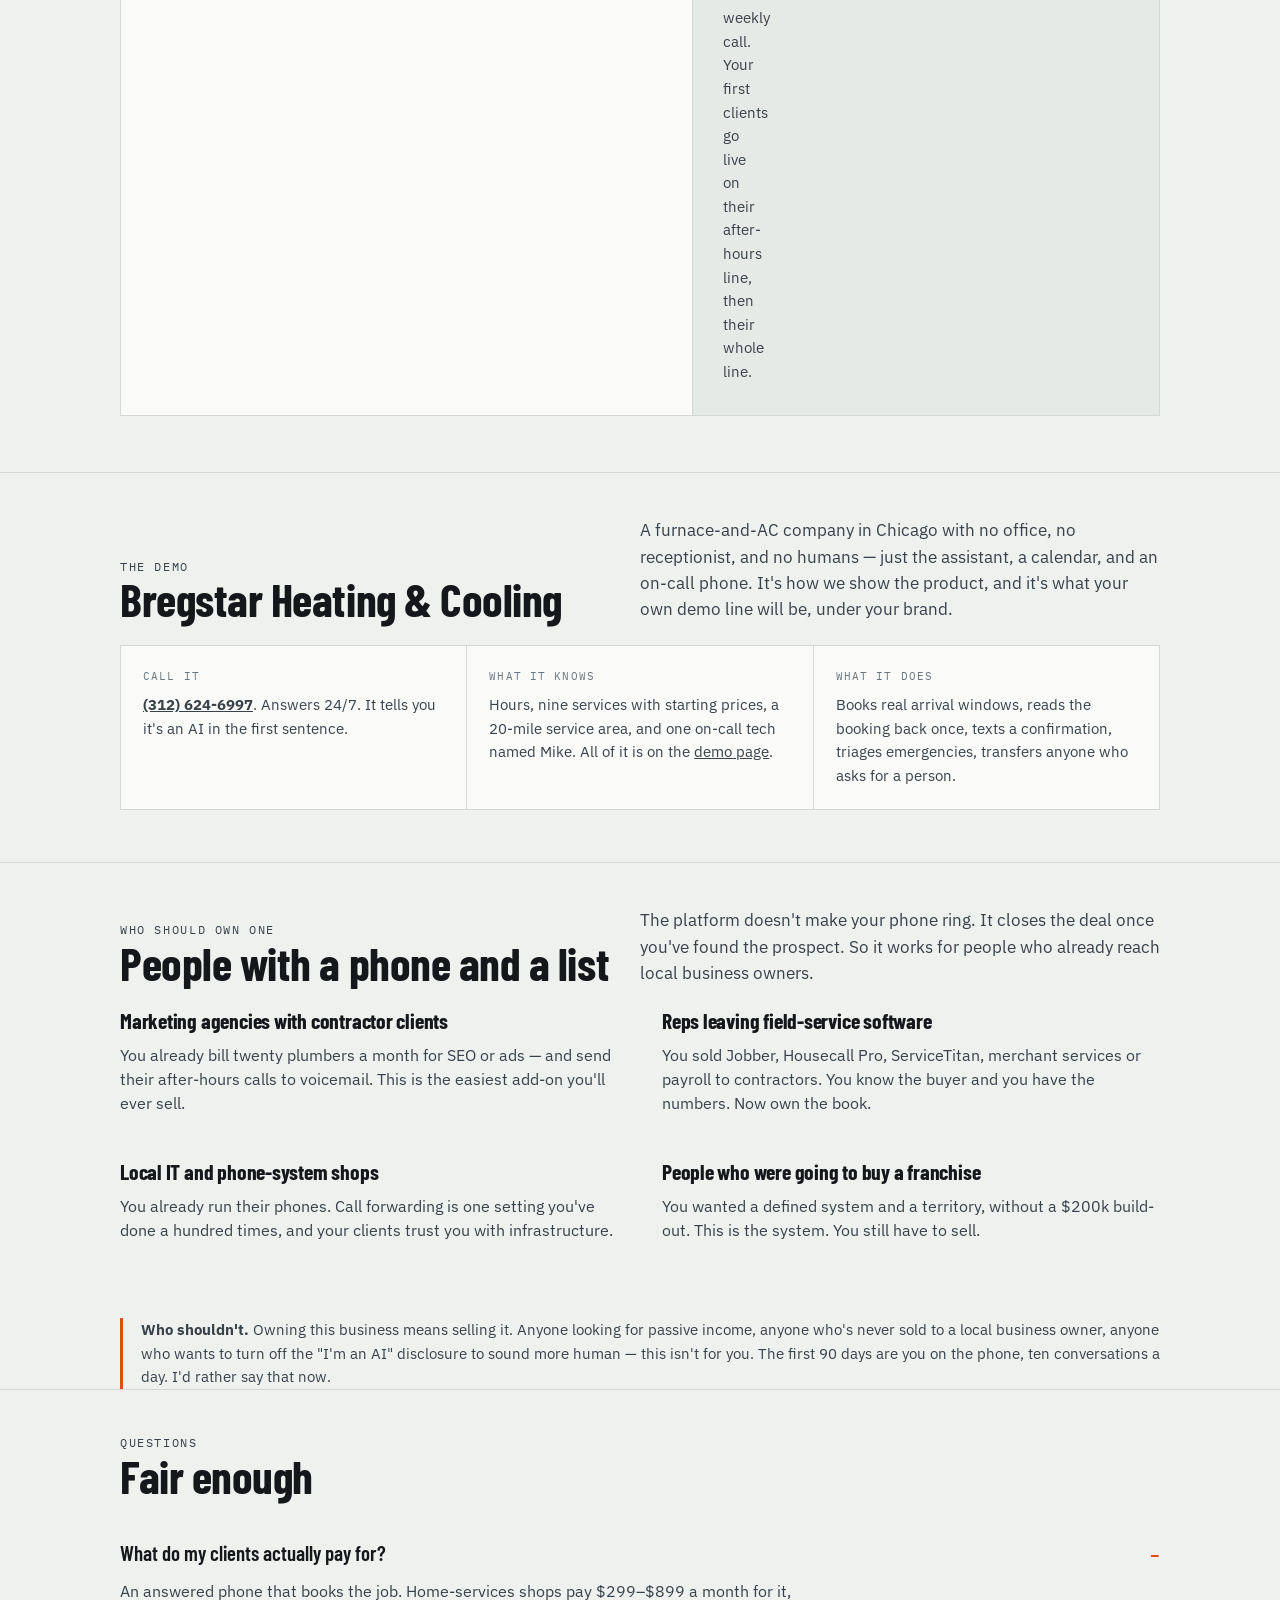
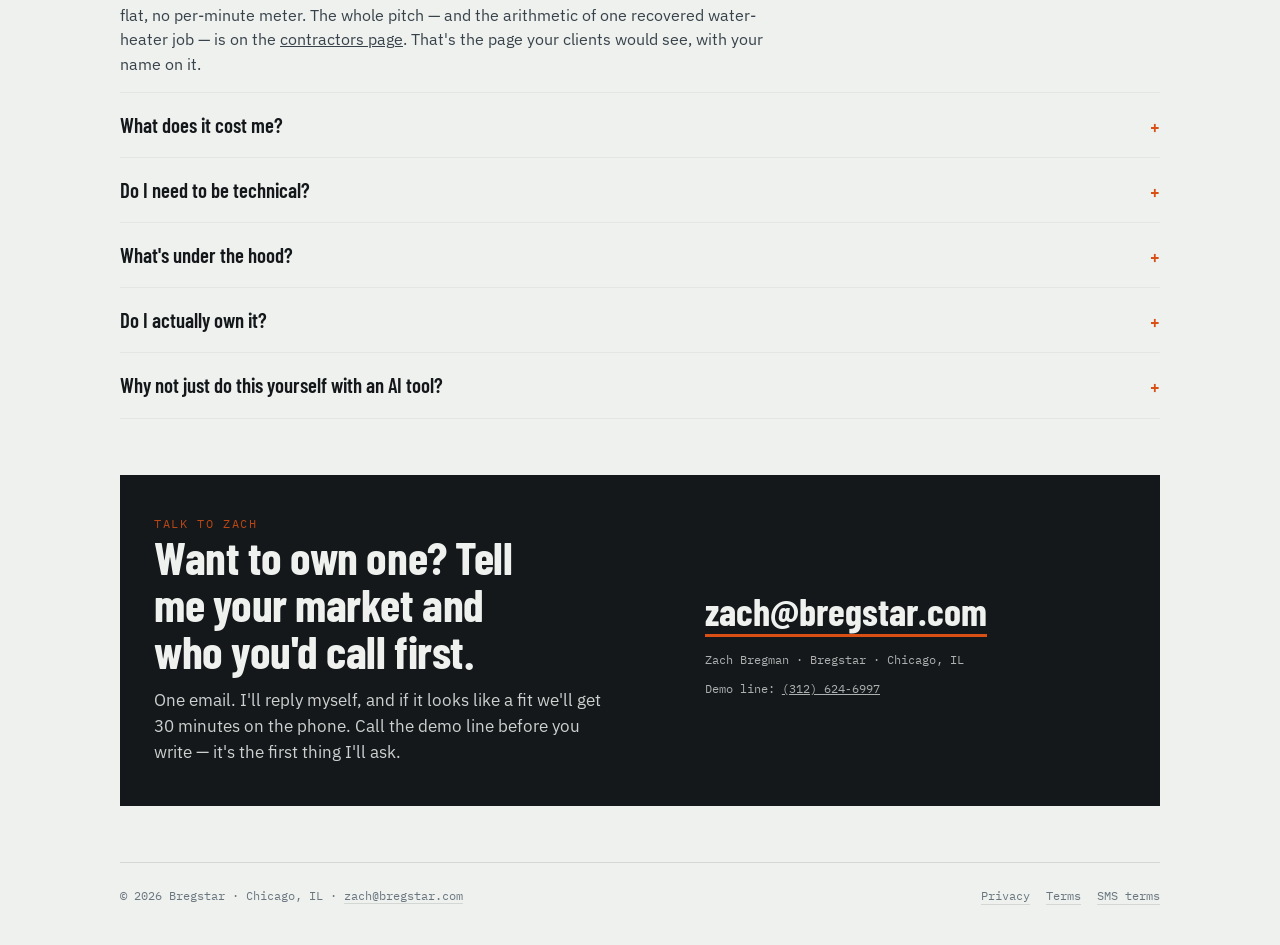
==== commit eda154f5: "Home messaging: own your own AI business Reframes the offer from what Bregstar does (builds an agenc" ====
--- a/index.html
+++ b/index.html
@@ -6,8 +6,8 @@
 <meta name="theme-color" content="#eef1ee" media="(prefers-color-scheme: light)">
 <meta name="theme-color" content="#111614" media="(prefers-color-scheme: dark)">
 <link rel="icon" href="data:image/svg+xml,%3Csvg xmlns=%27http://www.w3.org/2000/svg%27 viewBox=%270 0 32 32%27%3E%3Crect width=%2732%27 height=%2732%27 rx=%277%27 fill=%27%2314181b%27/%3E%3Ccircle cx=%2716%27 cy=%2716%27 r=%276.5%27 fill=%27%233fae83%27/%3E%3C/svg%3E">
-<title>Bregstar — we build your AI phone-answering agency</title>
-<meta name="description" content="Bregstar builds AI phone-answering agencies for people who sell to local businesses: the assistant, the branded dashboard, the demo line, the sales playbook. You sell it under your name. Call the demo: (312) 624-6997.">
+<title>Bregstar — own your own AI business</title>
+<meta name="description" content="Own your own AI business. Bregstar builds it — an AI phone assistant that answers local businesses' calls and books the job, under your brand, with a demo line and the sales playbook — and you run it. Call the demo: (312) 624-6997.">
 <link rel="preconnect" href="https://fonts.googleapis.com">
 <link rel="preconnect" href="https://fonts.gstatic.com" crossorigin>
 <link rel="stylesheet" href="https://fonts.googleapis.com/css2?family=Barlow+Condensed:wght@500;600;700&family=IBM+Plex+Mono:wght@400;500&family=IBM+Plex+Sans:wght@400;500;600&display=swap">
@@ -19,7 +19,7 @@
   <div class="wrap top-inner">
     <a class="mark" href="/"><span class="dot" aria-hidden="true"></span>Bregstar</a>
     <nav class="top-nav" aria-label="Site">
-      <a href="/" aria-current="page">AI agency</a>
+      <a href="/" aria-current="page">Own an AI business</a>
       <a href="/contractors.html">For contractors</a>
       <a href="/demo.html">Demo line</a>
       <a href="#contact">Contact</a>
@@ -32,15 +32,15 @@
   <div class="wrap">
     <div class="hero">
       <div>
-        <p class="eyebrow">For people who already sell to local businesses</p>
-        <h1>We build you an AI phone-answering agency. <span>You sell it under your name.</span></h1>
-        <p class="lede">Local businesses miss calls and lose the job. Bregstar built the assistant that
-          answers and actually books the appointment — then we build the whole business around it for
-          you: your brand, your dashboard, your demo line, the sales playbook. You own the clients.
-          We run the platform underneath.</p>
+        <p class="eyebrow">Built for you. Run by you. Yours.</p>
+        <h1>Own your own AI business. <span>We build it. You run it.</span></h1>
+        <p class="lede">Local businesses miss calls and lose the job. Bregstar built the AI assistant that answers
+          and actually books the appointment. Now we build the whole business around it — under your
+          name, in your market — and hand you the keys. Your clients, your revenue, your company.
+          We run the technology underneath.</p>
         <div class="hero-meta">
           <span><b>Own stack</b> — not a wrapper on someone else's API</span>
-          <span><b>Your brand</b> on every screen, report and text</span>
+          <span><b>Your brand</b> on every screen, report and text — you own the clients</span>
           <span><b>Chicago</b> built, US-wide</span>
         </div>
       </div>
@@ -63,11 +63,12 @@
     <div class="wrap">
       <div class="sec-head">
         <div>
-          <p class="eyebrow">What "built for you" means</p>
+          <p class="eyebrow">What you own on day one</p>
           <h2>A business, not a login</h2>
         </div>
         <p>Plenty of companies will sell you an API key and a "white-label" checkbox. That's tooling.
-          This is the product, the brand, the pitch, and the person who's done it — handed over together.</p>
+          This is a business: the product, your brand on it, the pitch that sells it, and the person
+          who's done it — handed over together, and yours to keep.</p>
       </div>
       <div class="does">
         <dl>
@@ -127,7 +128,7 @@
       <div class="sec-head">
         <div>
           <p class="eyebrow">How it goes</p>
-          <h2>Four steps, one of them is a phone call</h2>
+          <h2>From first call to your own company in four steps</h2>
         </div>
       </div>
       <div class="trial">
@@ -142,7 +143,7 @@
             <li><b>Call (312) 624‑6997.</b> Book a job, ask for a person, smell gas. Five minutes.</li>
             <li><b>Email Zach.</b> Your market, what you sell today, and who you'd call first. A 30-minute
               conversation follows.</li>
-            <li><b>We build your agency.</b> Brand, dashboard, phone numbers, your own demo line, the
+            <li><b>We build your business.</b> Brand, dashboard, phone numbers, your own demo line, the
               kit with your name on it. Weeks, not months.</li>
             <li><b>You launch.</b> Ten conversations a day for 30 days, with a weekly call. Your first
               clients go live on their after-hours line, then their whole line.</li>
@@ -161,7 +162,7 @@
         </div>
         <p>A furnace-and-AC company in Chicago with no office, no receptionist, and no humans — just the
           assistant, a calendar, and an on-call phone. It's how we show the product, and it's what
-          your own demo line will be, on your brand.</p>
+          your own demo line will be, under your brand.</p>
       </div>
       <div class="facts">
         <div>
@@ -187,7 +188,7 @@
     <div class="wrap">
       <div class="sec-head">
         <div>
-          <p class="eyebrow">Who this is for</p>
+          <p class="eyebrow">Who should own one</p>
           <h2>People with a phone and a list</h2>
         </div>
         <p>The platform doesn't make your phone ring. It closes the deal once you've found the
@@ -216,10 +217,10 @@
         </div>
       </div>
       <div class="not-for">
-        <p><strong>Who it isn't for.</strong> Anyone looking for passive income, anyone who's never
-          sold to a local business owner, anyone who wants to turn off the "I'm an AI" disclosure
-          to sound more human. The first 90 days are you on the phone, ten conversations a day.
-          I'd rather say that now.</p>
+        <p><strong>Who shouldn't.</strong> Owning this business means selling it. Anyone looking for
+          passive income, anyone who's never sold to a local business owner, anyone who wants to turn
+          off the "I'm an AI" disclosure to sound more human — this isn't for you. The first 90 days
+          are you on the phone, ten conversations a day. I'd rather say that now.</p>
       </div>
     </div>
   </section>
@@ -261,10 +262,10 @@
             test conversations before it ships.</p>
         </details>
         <details>
-          <summary>Is this a franchise?</summary>
-          <p>You operate under your own brand, set your own prices, and run your own business. What
-            you're getting from Bregstar is the software platform, the setup, and support. The
-            agreement is straightforward and we go through it together before anything is signed.</p>
+          <summary>Do I actually own it?</summary>
+          <p>Yes. It's your company, your brand, your clients and your prices. What you get from
+            Bregstar is the software platform, the build-out, and ongoing support — a platform
+            agreement, not a franchise. We go through it together before anything is signed.</p>
         </details>
         <details>
           <summary>Why not just do this yourself with an AI tool?</summary>
@@ -277,21 +278,21 @@
     </div>
   </section>
 
-  <div class="wrap" id="contact">
+  <section class="wrap" id="contact" style="border-top:0">
     <div class="contact">
       <div>
         <p class="eyebrow" style="color:var(--hazard)">Talk to Zach</p>
-        <h2>Tell me your market and who you'd call first.</h2>
+        <h2>Want to own one? Tell me your market and who you'd call first.</h2>
         <p>One email. I'll reply myself, and if it looks like a fit we'll get 30 minutes on the phone.
           Call the demo line before you write — it's the first thing I'll ask.</p>
       </div>
       <div>
-        <a class="email" href="mailto:zach@bregstar.com?subject=Building%20an%20agency"><b>zach@bregstar.com</b></a>
+        <a class="email" href="mailto:zach@bregstar.com?subject=Own%20an%20AI%20business"><b>zach@bregstar.com</b></a>
         <small>Zach Bregman · Bregstar · Chicago, IL</small>
         <small>Demo line: <a href="tel:+13126246997" style="color:inherit">(312) 624‑6997</a></small>
       </div>
     </div>
-  </div>
+  </section>
 </main>
 
 <div class="wrap">
@@ -301,5 +302,14 @@
   </footer>
 </div>
 <a class="callbar" href="tel:+13126246997"><span>Hear the demo</span><b>(312) 624‑6997</b></a>
+<script>
+  // Re-anchor after web fonts load: the display font is much narrower than its fallback, so the page
+  // reflows shorter after the initial #hash jump and the target ends up off-screen (cold cache, phones).
+  (function () {
+    function go() { var el = location.hash && document.getElementById(location.hash.slice(1)); if (el) el.scrollIntoView(); }
+    if (document.fonts && document.fonts.ready) document.fonts.ready.then(function () { requestAnimationFrame(go); });
+    window.addEventListener('pageshow', function (e) { if (e.persisted) go(); });
+  })();
+</script>
 </body>
 </html>
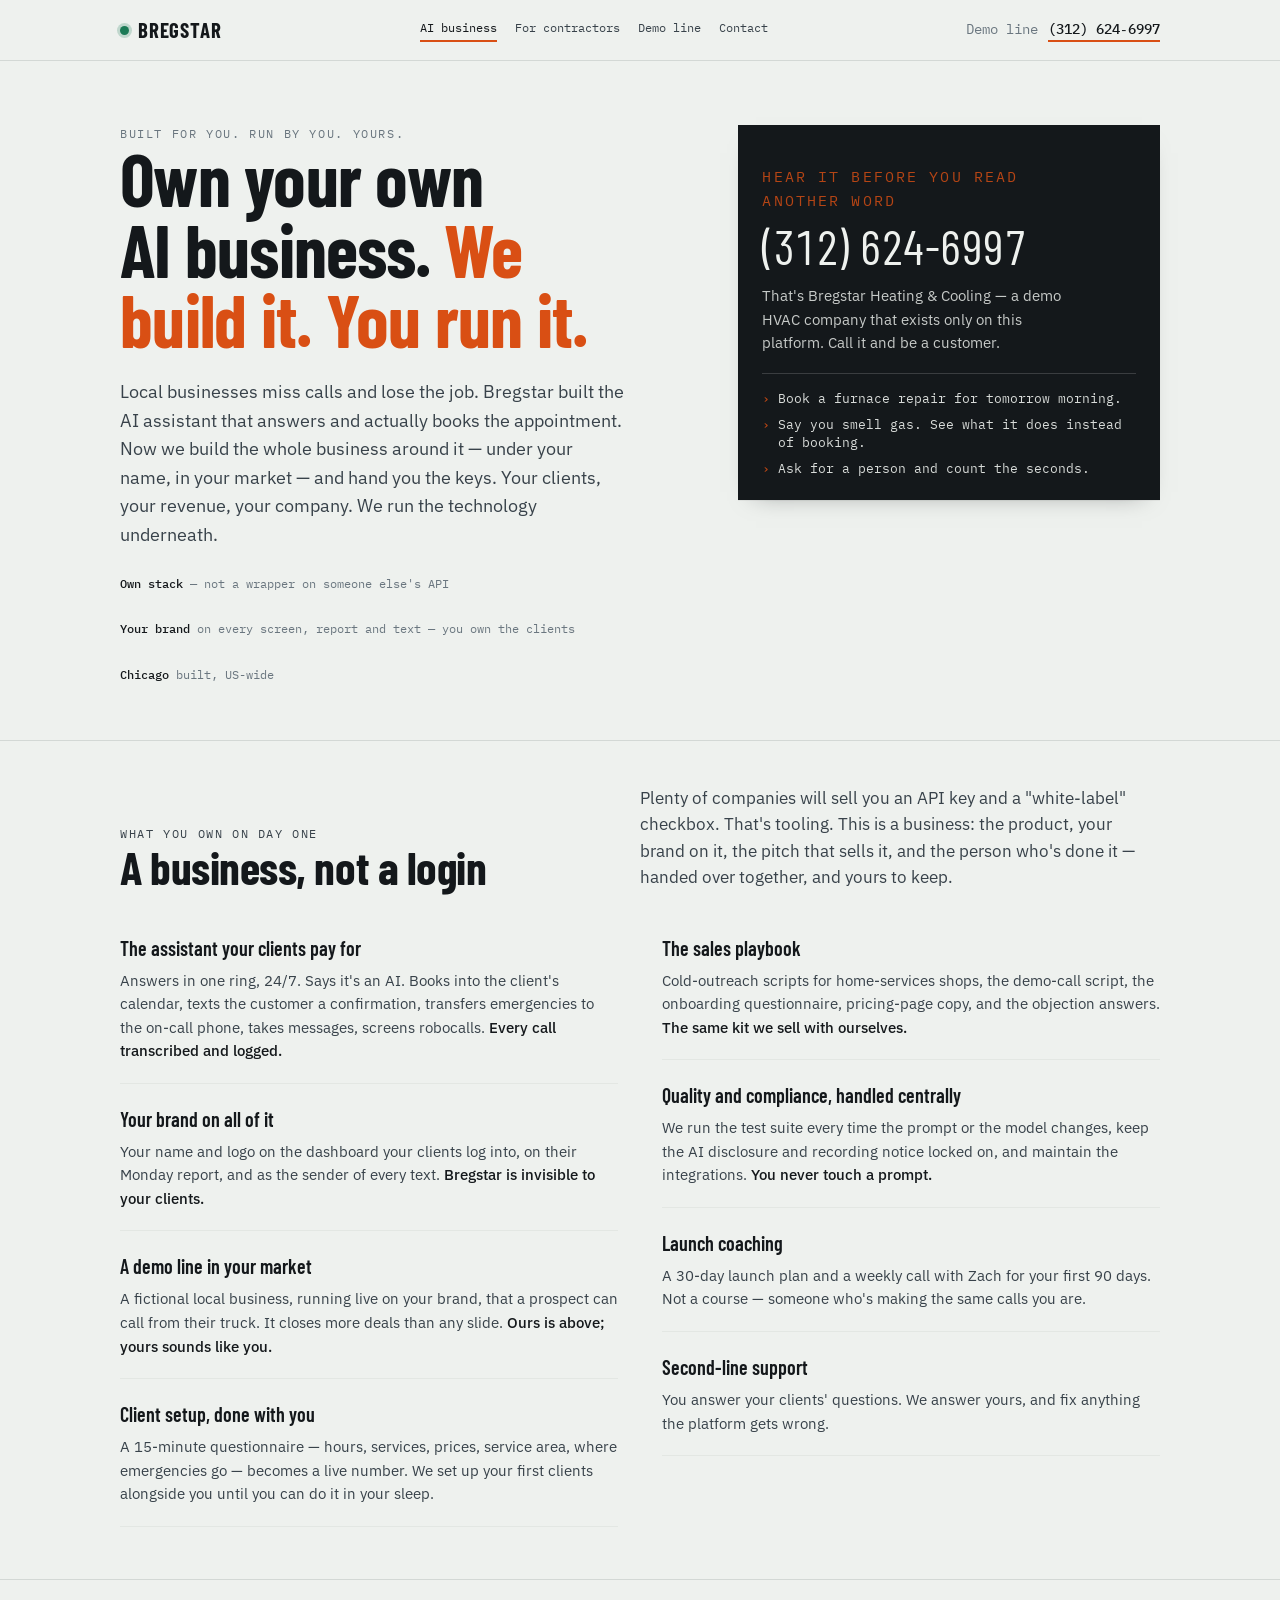
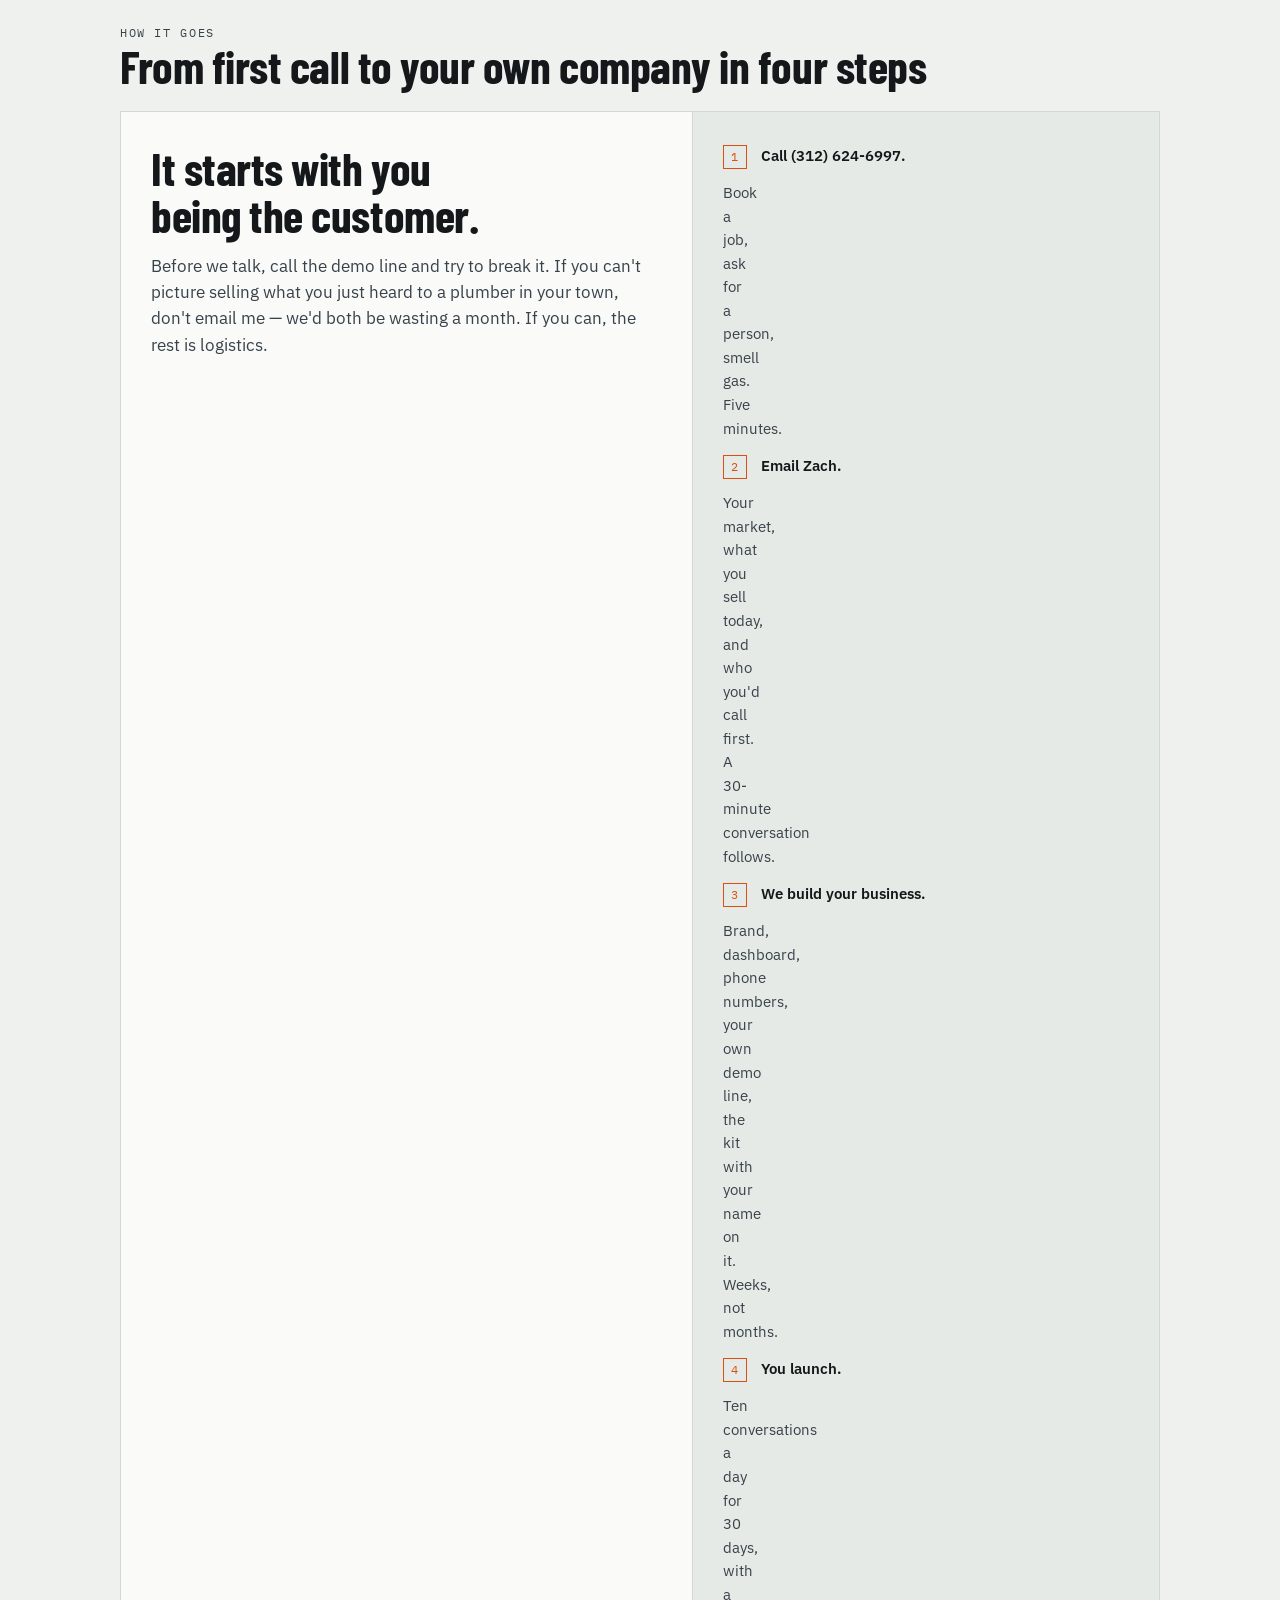
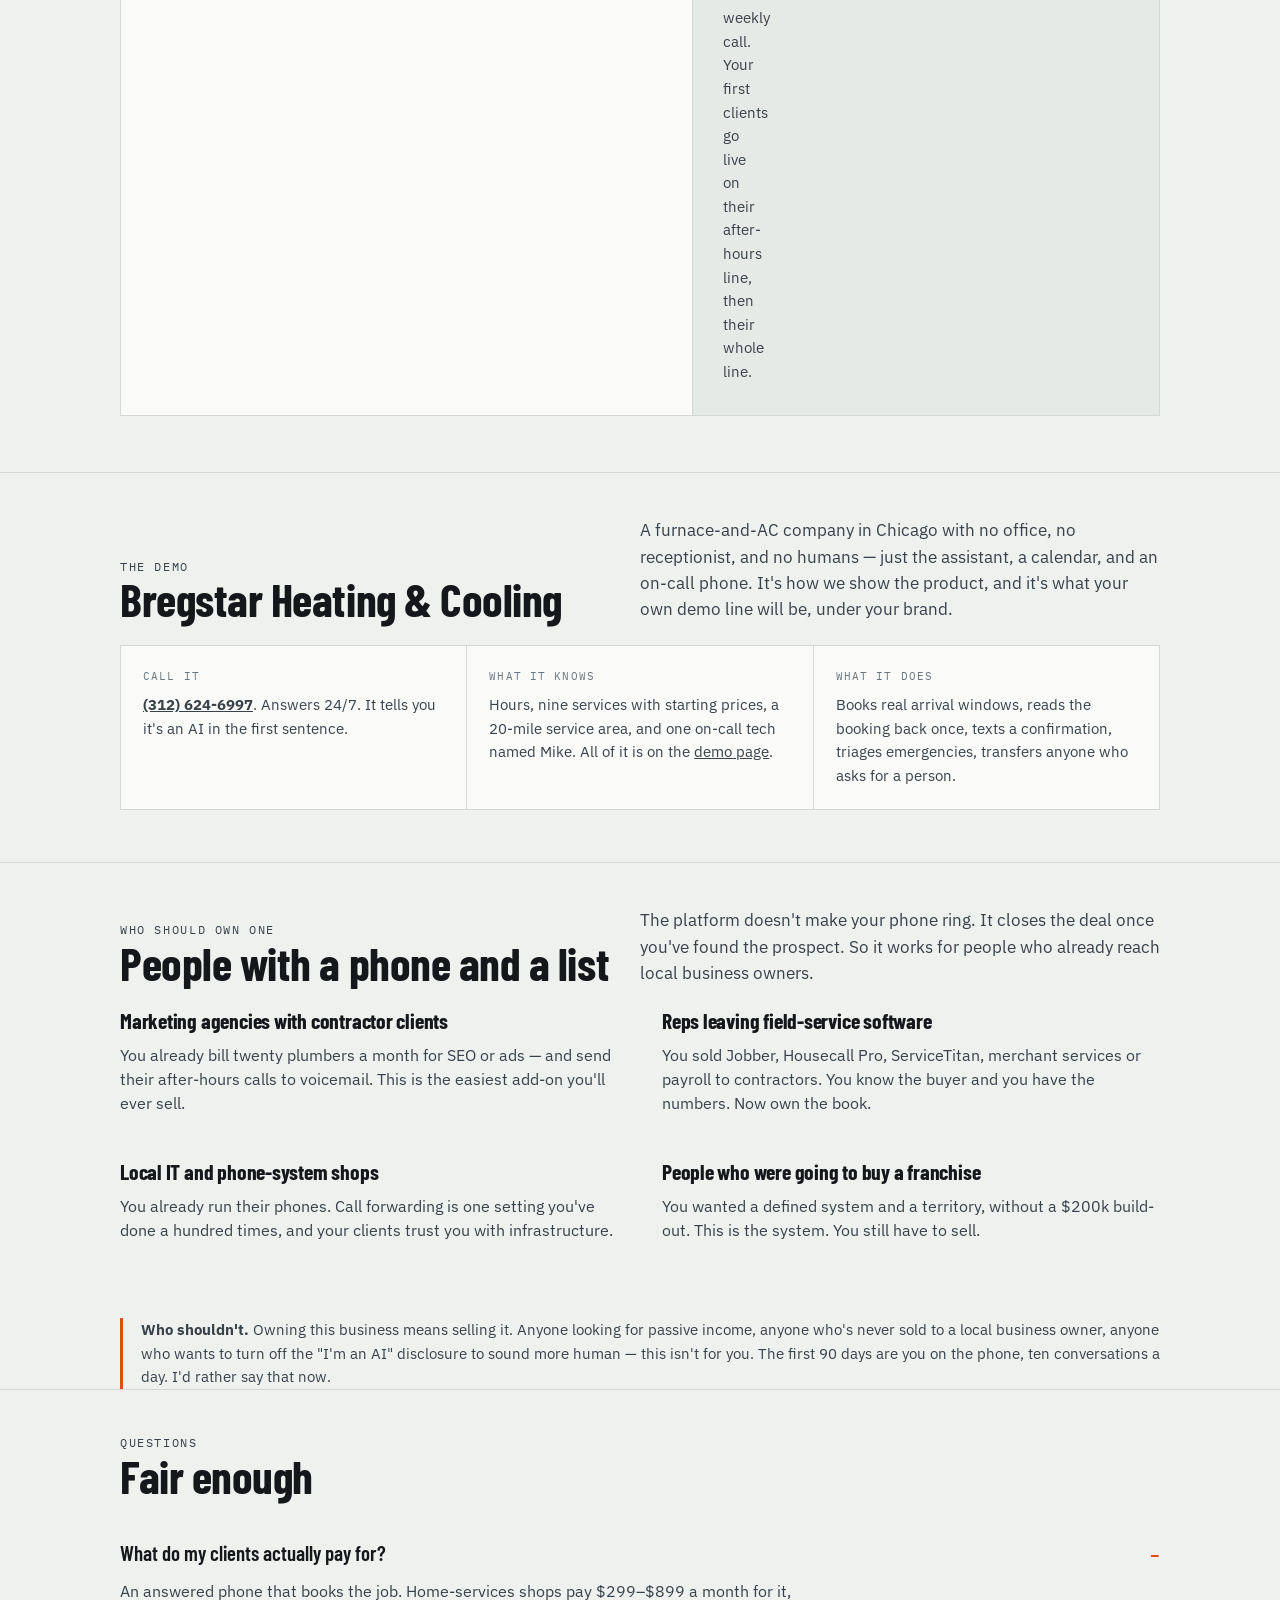
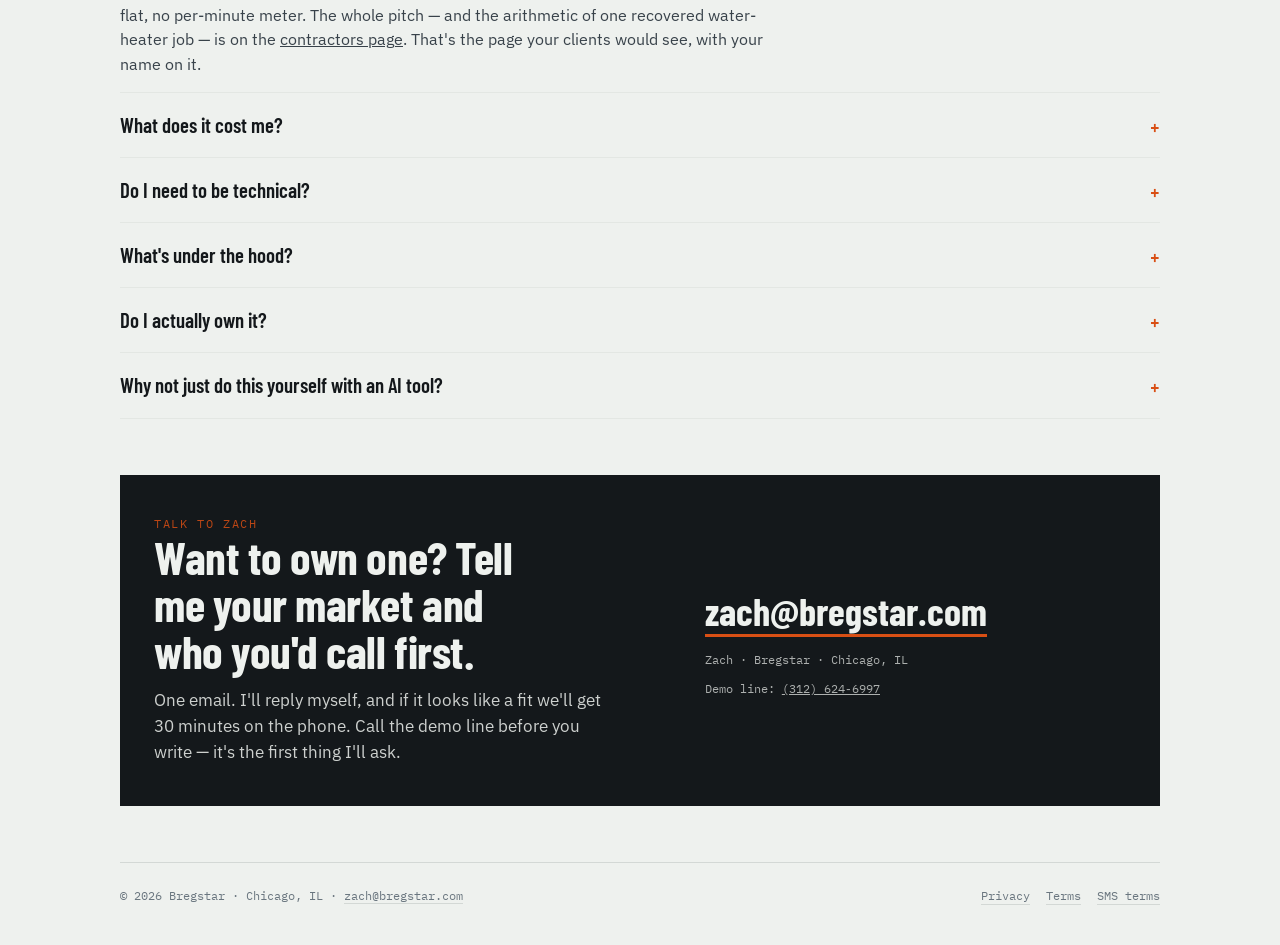
==== commit fc73ea7e: "Nav label fits on phones; drop last name from contact block Co-Authored-By: Claude Fable 5.1 <norepl" ====
--- a/index.html
+++ b/index.html
@@ -19,7 +19,7 @@
   <div class="wrap top-inner">
     <a class="mark" href="/"><span class="dot" aria-hidden="true"></span>Bregstar</a>
     <nav class="top-nav" aria-label="Site">
-      <a href="/" aria-current="page">Own an AI business</a>
+      <a href="/" aria-current="page">AI business</a>
       <a href="/contractors.html">For contractors</a>
       <a href="/demo.html">Demo line</a>
       <a href="#contact">Contact</a>
@@ -288,7 +288,7 @@
       </div>
       <div>
         <a class="email" href="mailto:zach@bregstar.com?subject=Own%20an%20AI%20business"><b>zach@bregstar.com</b></a>
-        <small>Zach Bregman · Bregstar · Chicago, IL</small>
+        <small>Zach · Bregstar · Chicago, IL</small>
         <small>Demo line: <a href="tel:+13126246997" style="color:inherit">(312) 624‑6997</a></small>
       </div>
     </div>
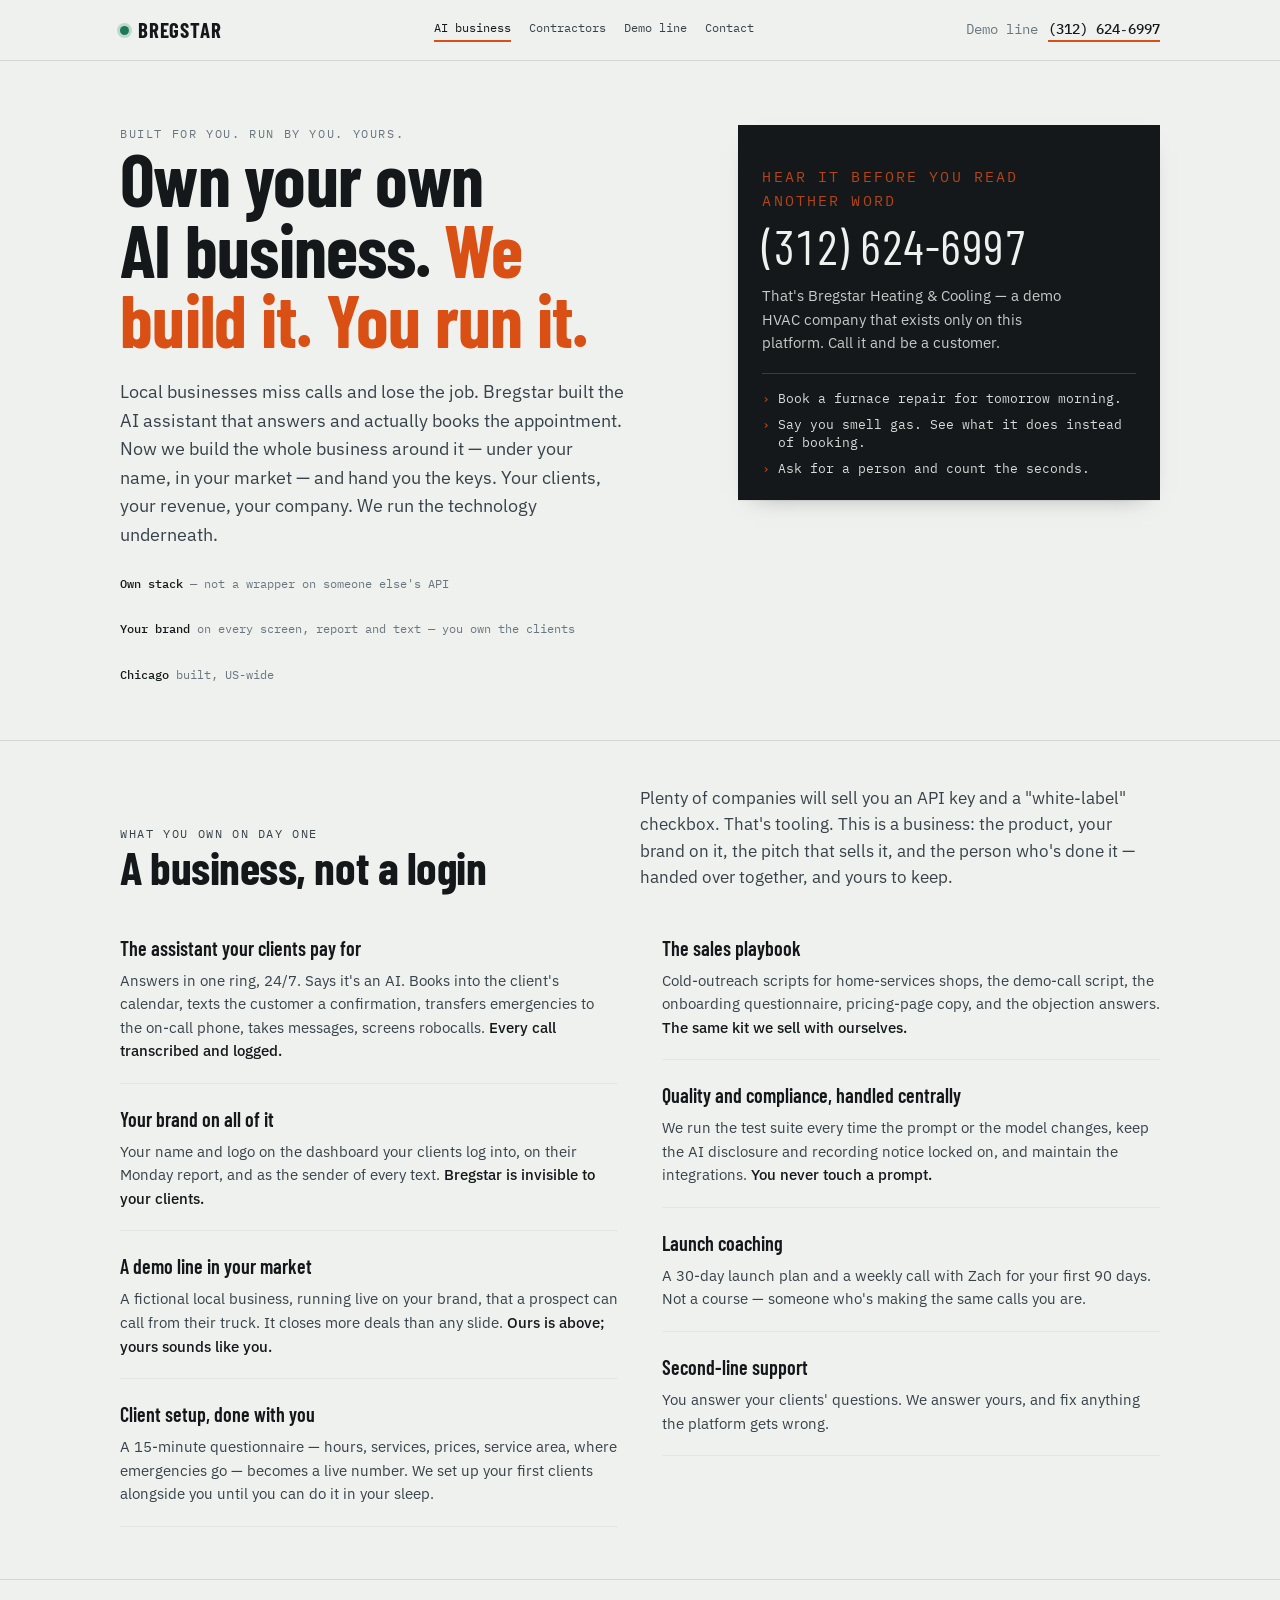
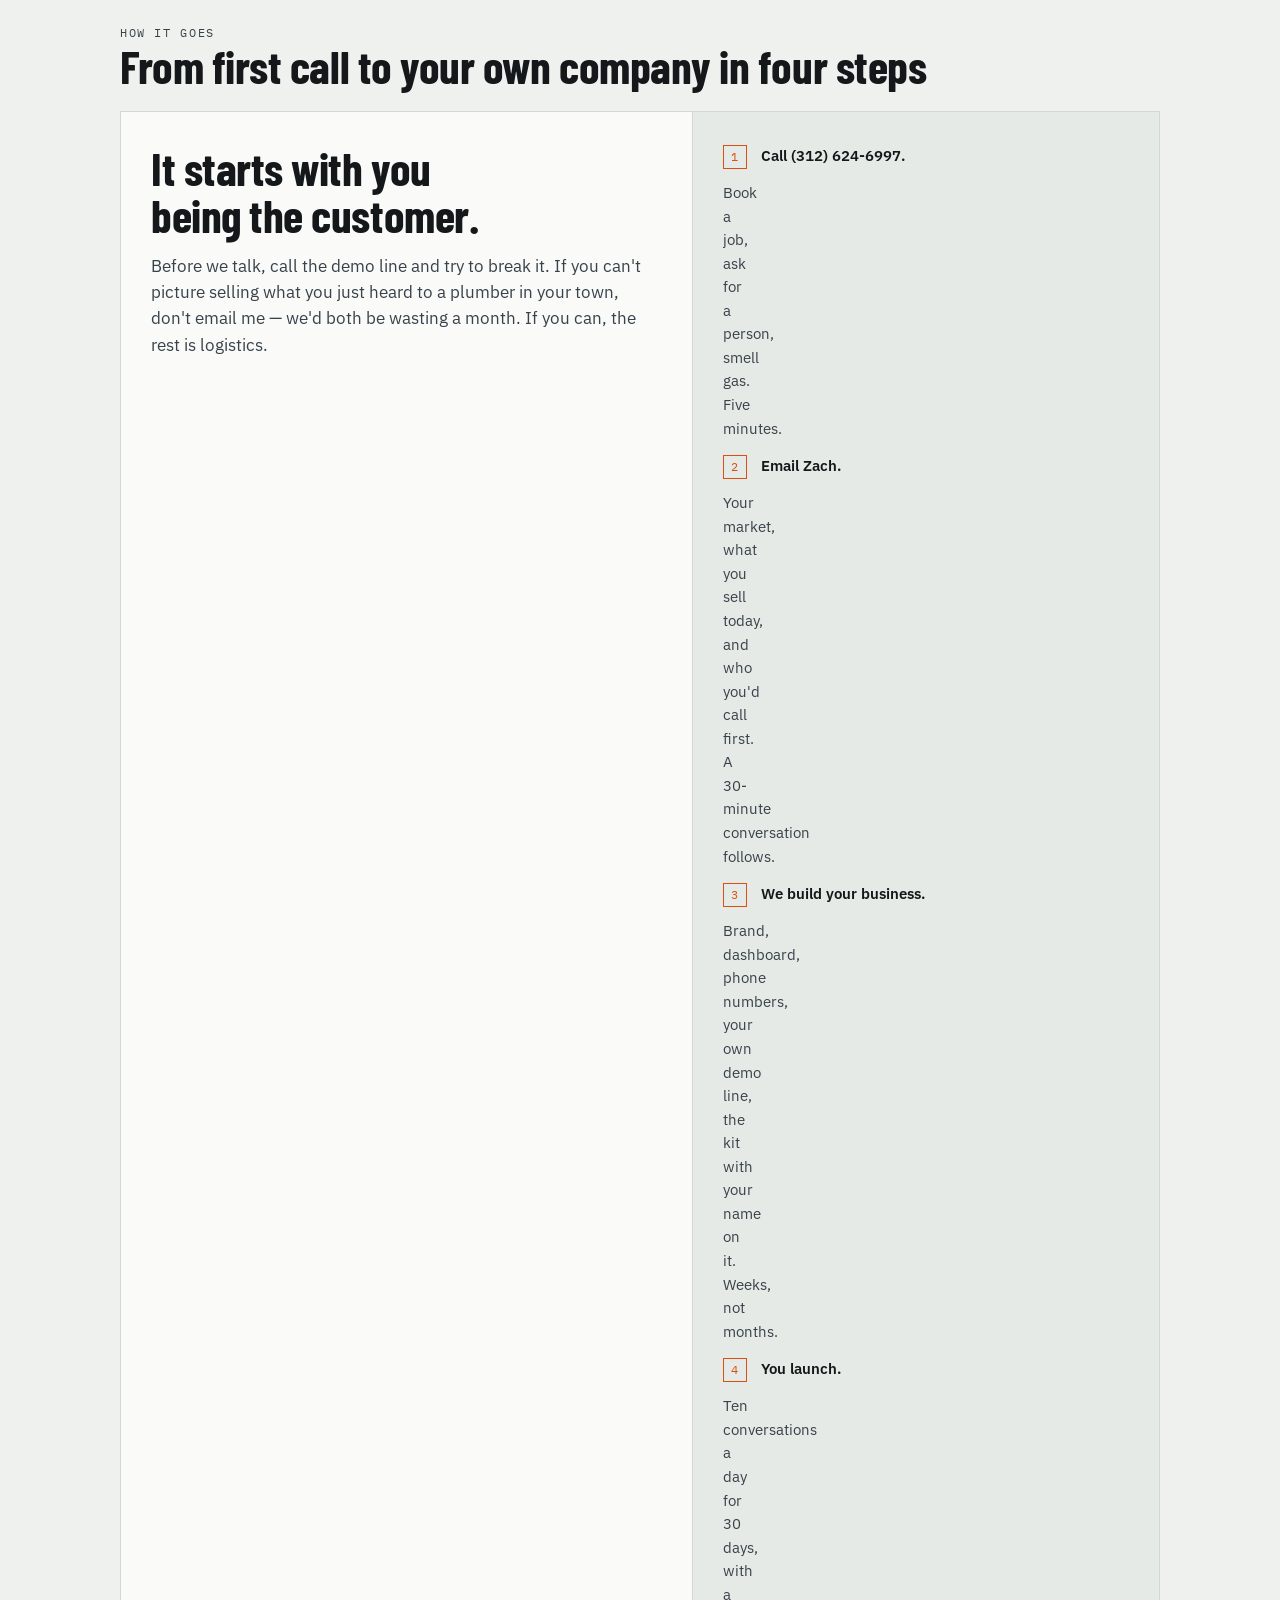
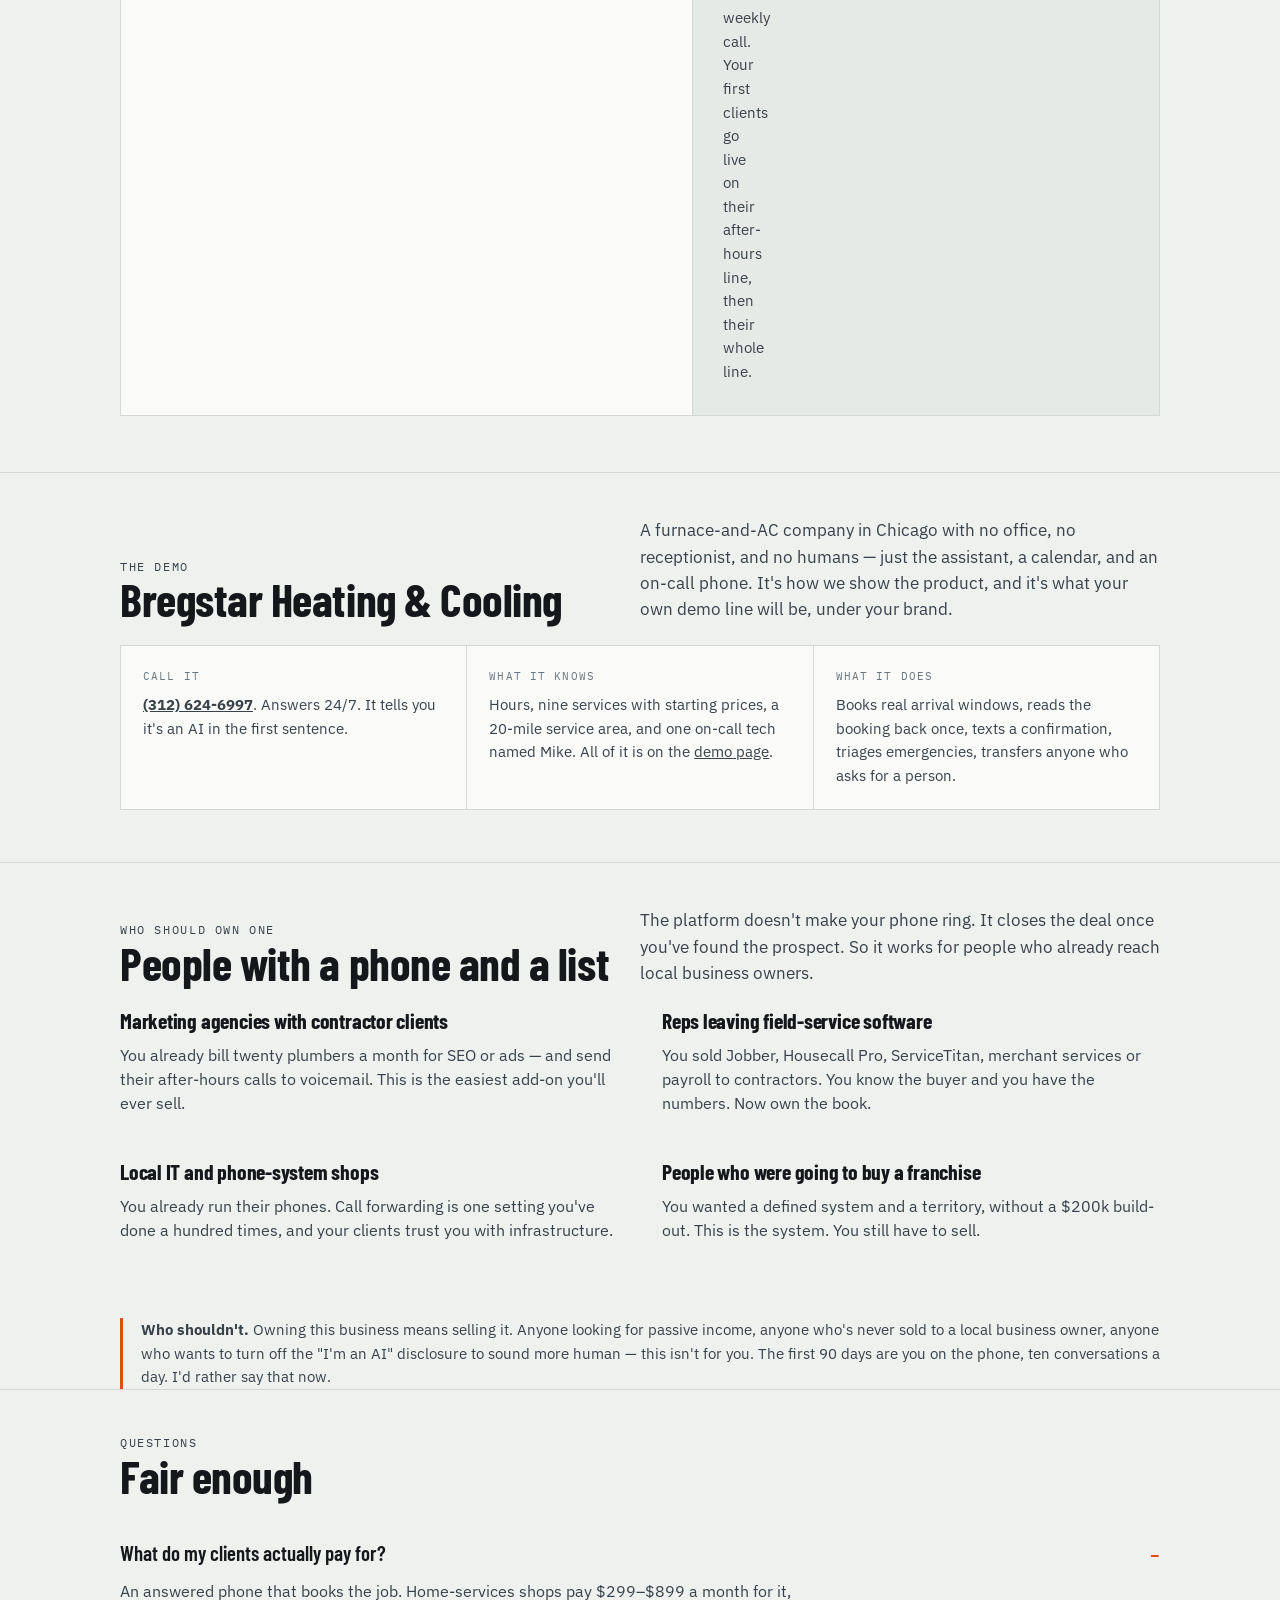
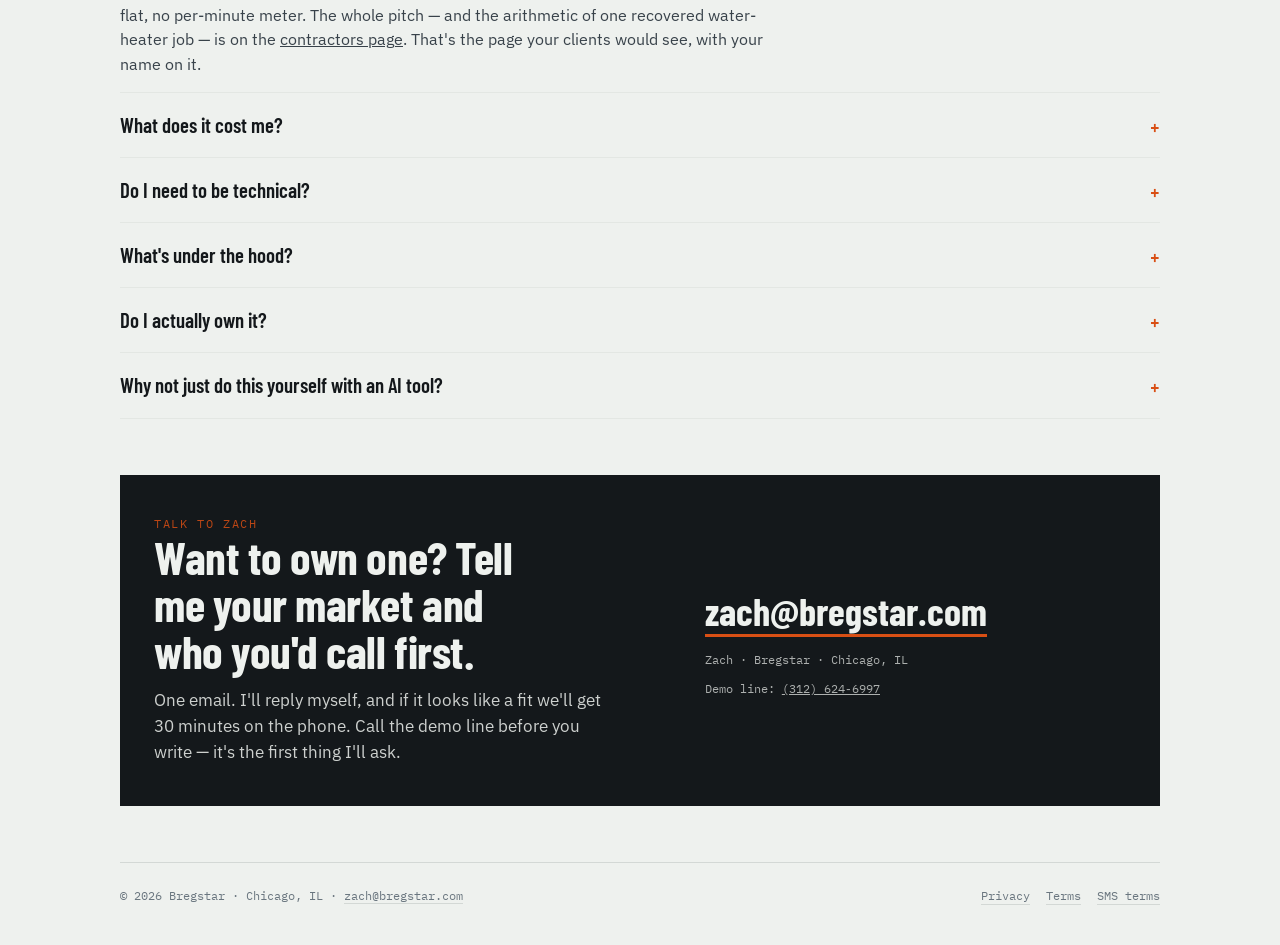
==== commit abdda37f: "Nav: 'Contractors' so all four links fit on a 375px phone Co-Authored-By: Claude Fable 5.1 <noreply@" ====
--- a/index.html
+++ b/index.html
@@ -20,7 +20,7 @@
     <a class="mark" href="/"><span class="dot" aria-hidden="true"></span>Bregstar</a>
     <nav class="top-nav" aria-label="Site">
       <a href="/" aria-current="page">AI business</a>
-      <a href="/contractors.html">For contractors</a>
+      <a href="/contractors.html">Contractors</a>
       <a href="/demo.html">Demo line</a>
       <a href="#contact">Contact</a>
     </nav>
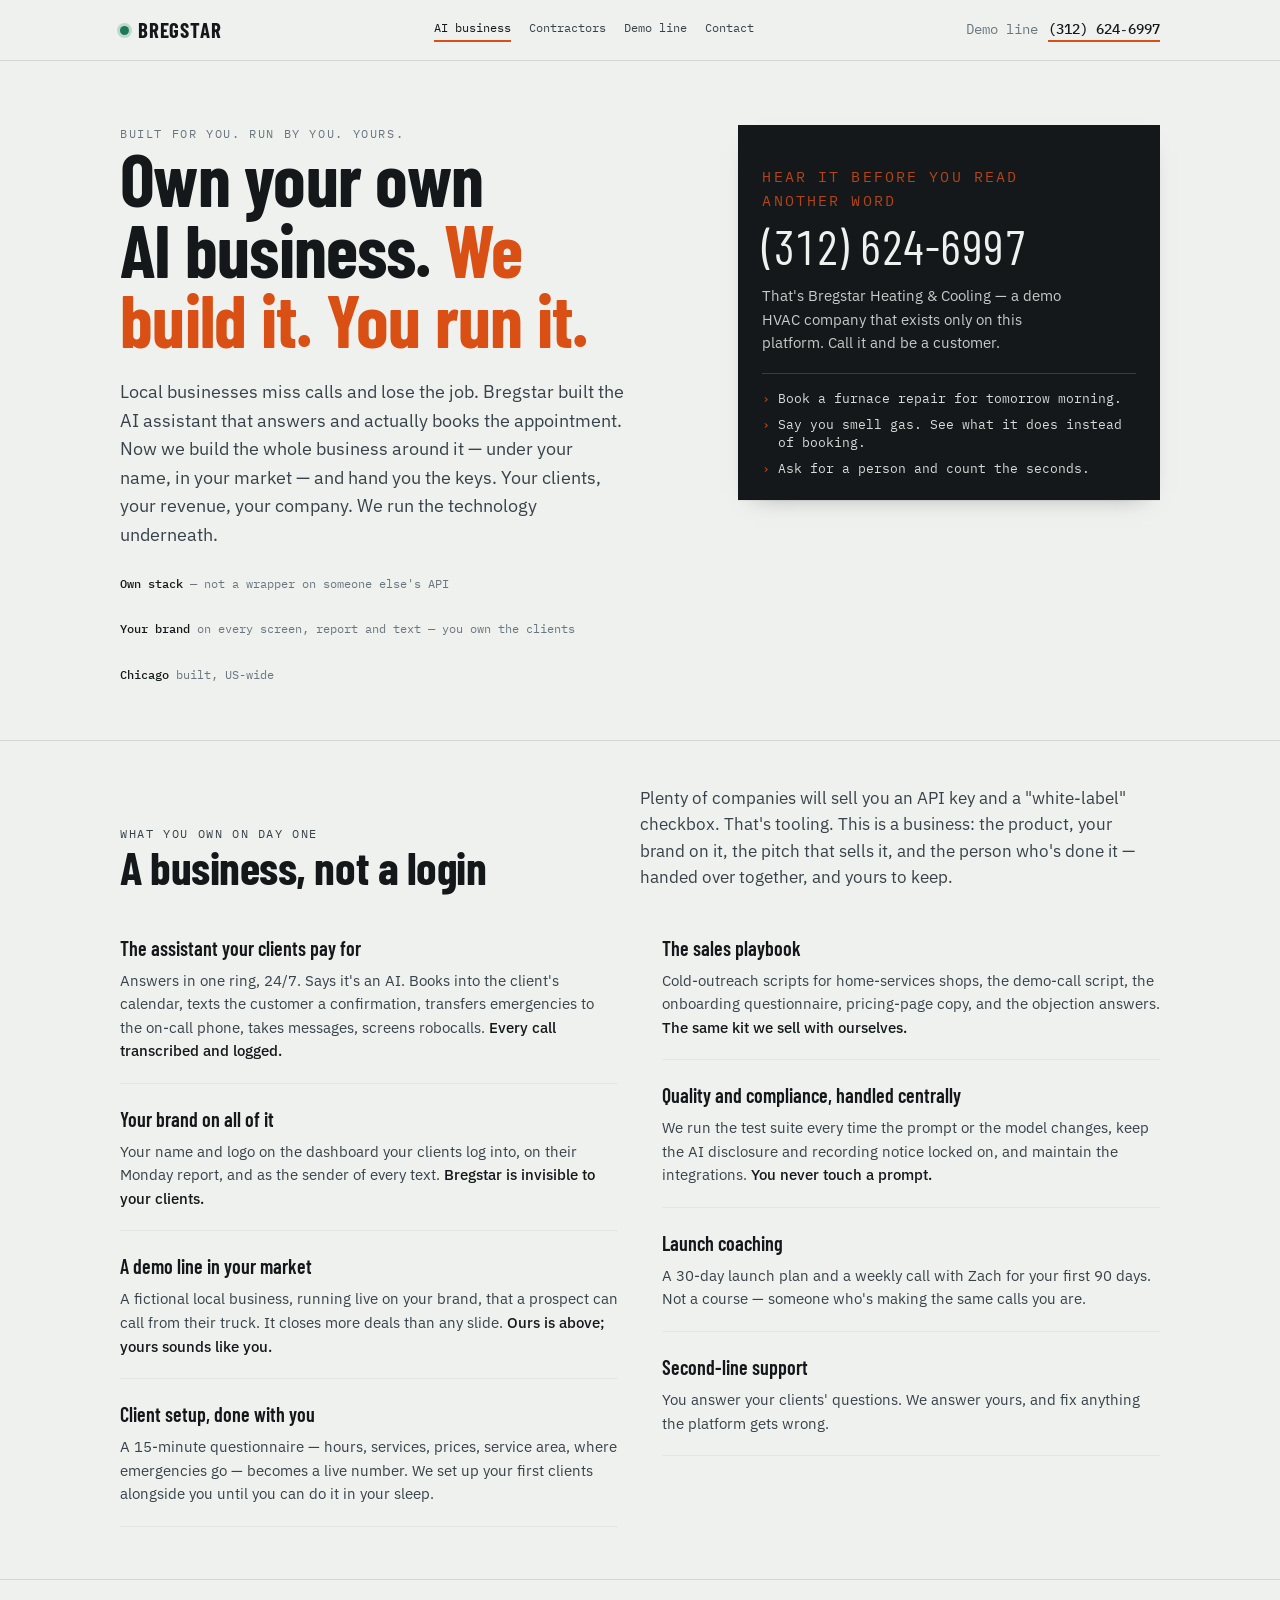
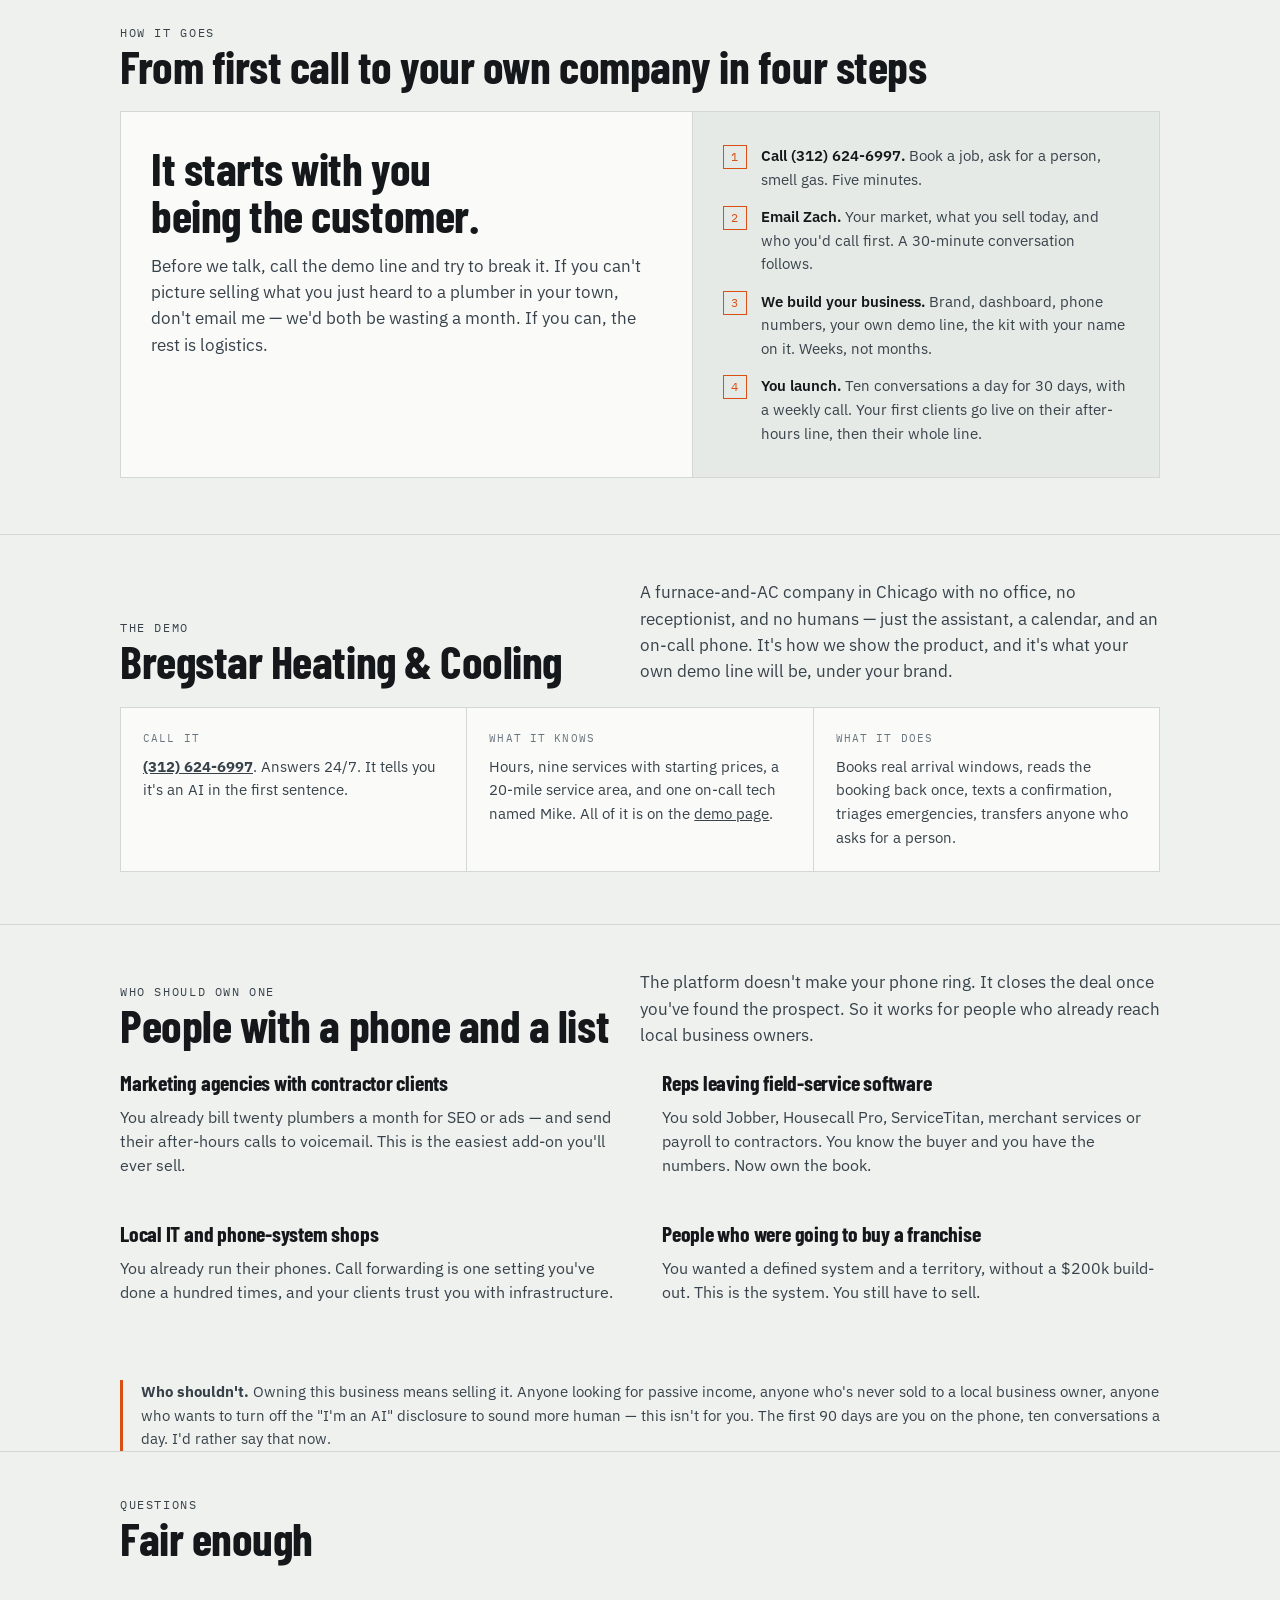
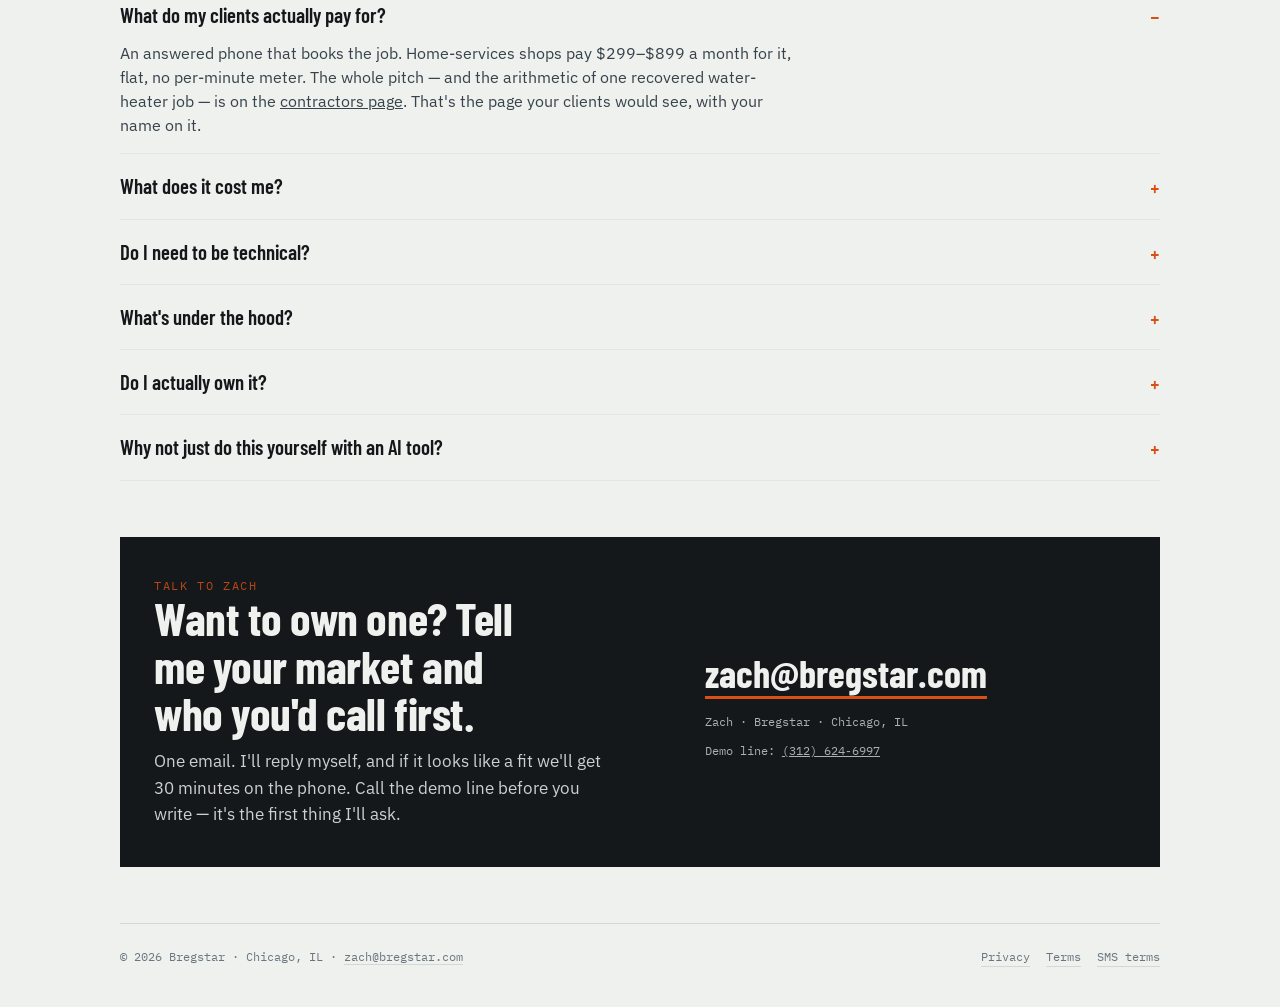
==== commit f903c8e5: "Version the stylesheet URL so browsers fetch fresh CSS after each deploy Co-Authored-By: Claude Fabl" ====
--- a/index.html
+++ b/index.html
@@ -11,7 +11,7 @@
 <link rel="preconnect" href="https://fonts.googleapis.com">
 <link rel="preconnect" href="https://fonts.gstatic.com" crossorigin>
 <link rel="stylesheet" href="https://fonts.googleapis.com/css2?family=Barlow+Condensed:wght@500;600;700&family=IBM+Plex+Mono:wght@400;500&family=IBM+Plex+Sans:wght@400;500;600&display=swap">
-<link rel="stylesheet" href="/style.css">
+<link rel="stylesheet" href="/style.css?v=eec450c">
 </head>
 <body>
 
--- a/style.css
+++ b/style.css
@@ -342,21 +342,20 @@
   .steps { margin: 0; padding-left: 0; list-style: none; counter-reset: s; display: grid; gap: 14px; }
   .steps li {
     counter-increment: s;
-    display: grid;
-    grid-template-columns: 26px 1fr;
-    gap: 12px;
+    position: relative;
+    padding-left: 38px;
     font-size: .95rem;
     color: var(--ink-2);
   }
   .steps li::before {
     content: counter(s);
+    position: absolute; left: 0; top: 1px;
     font-family: var(--mono);
     font-size: .75rem;
     color: var(--hazard);
     border: 1px solid var(--hazard);
     width: 22px; height: 22px;
     display: grid; place-items: center;
-    margin-top: 1px;
   }
   .steps li b { color: var(--ink); font-weight: 600; }
 
